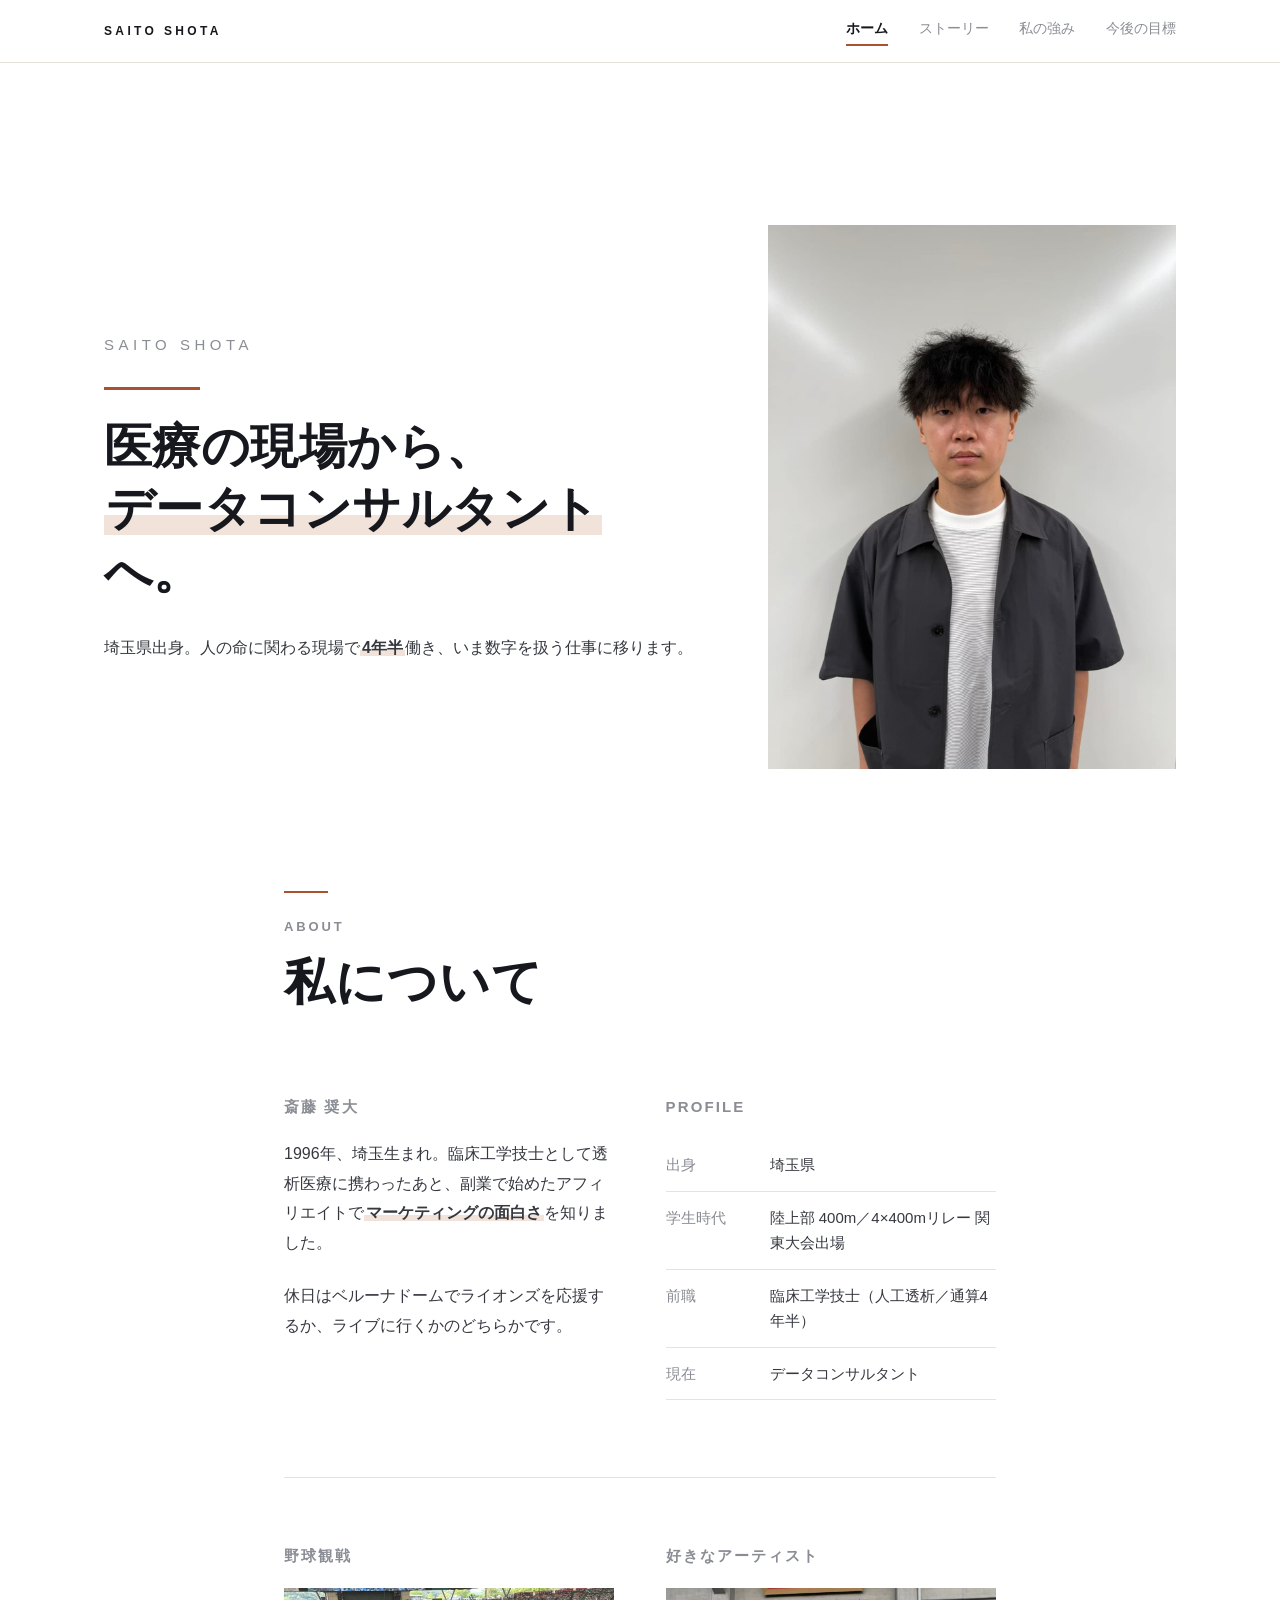
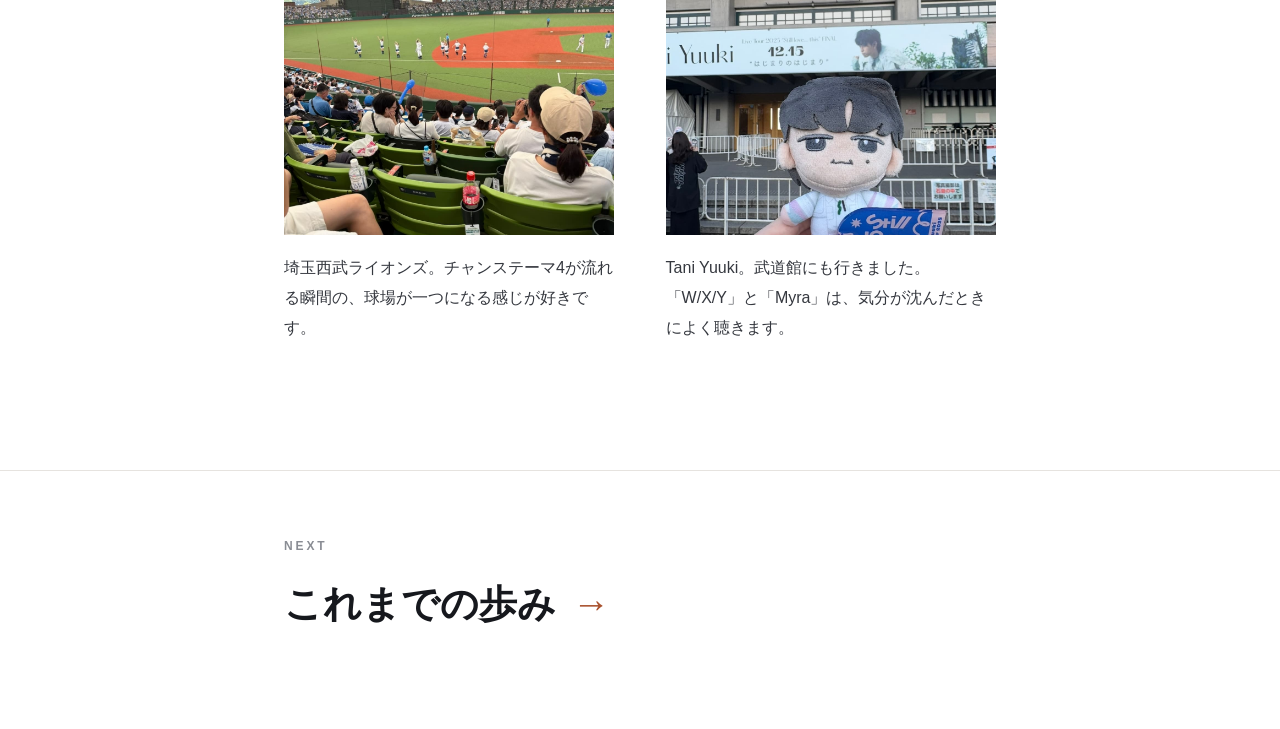
==== index.html @ f9eaf0aa "Add files via upload" ====
<!DOCTYPE html>
<html lang="ja">
<head>
  <meta charset="UTF-8">
  <meta name="viewport" content="width=device-width, initial-scale=1.0">
  <title>斎藤奨大｜自己紹介</title>
  <meta name="description" content="臨床工学技士からデータコンサルタントへ。斎藤奨大の自己紹介サイトです。">
  <link rel="stylesheet" href="css/style.css">
</head>
<body>

<!-- ===== 全ページ共通のメニュー ===== -->
<header class="site-nav">
  <div class="wrap">
    <a class="site-name" href="index.html">SAITO SHOTA</a>
    <nav>
      <a href="index.html" class='is-current'>ホーム</a>
      <a href="story.html">ストーリー</a>
      <a href="strengths.html">私の強み</a>
      <a href="strengths.html#vision">今後の目標</a>
    </nav>
  </div>
</header>


<header class="hero" id="top">
  <div class="wrap">
    <div class="hero-inner">

      <div class="hero-text">
        <p class="hero-name">SAITO SHOTA</p>
        <div class="hero-line"></div>
        <h1><span class="nb">医療の現場から、</span><span class="nb"><span class="mk">データコンサルタント</span>へ。</span></h1>
        <p class="hero-sub"><span class="nb">埼玉県出身。</span><span class="nb">人の命に関わる現場で<span class="mk">4年半</span>働き、</span><span class="nb">いま数字を扱う仕事に移ります。</span></p>
      </div>

      <div class="hero-photo">
        <img src="images/profile.jpg" alt="斎藤奨大" width="1200" height="1600">
      </div>

    </div>
  </div></header>


<main>


<!-- ===== About ===== -->
<section id="about">
  <div class="wrap">

    <h2 class="sec-head fade">
      <span class="en">ABOUT</span>
      <span class="ja">私について</span>
    </h2>

    <div class="about-grid">

      <div class="ab-row">

        <div class="fade">
          <h3>斎藤 奨大</h3>
          <p>1996年、埼玉生まれ。臨床工学技士として透析医療に携わったあと、副業で始めたアフィリエイトで<span class="mk">マーケティングの面白さ</span>を知りました。</p>
          <p>休日はベルーナドームでライオンズを応援するか、ライブに行くかのどちらかです。</p>
        </div>

        <div class="fade">
          <h3>PROFILE</h3>
          <table>
            <tr><th>出身</th><td>埼玉県</td></tr>
            <tr><th>学生時代</th><td>陸上部 400m／4×400mリレー 関東大会出場</td></tr>
            <tr><th>前職</th><td>臨床工学技士（人工透析／通算4年半）</td></tr>
            <tr><th>現在</th><td>データコンサルタント</td></tr>
          </table>
        </div>

      </div>

      <div class="ab-row">

        <div class="fade">
          <h3>野球観戦</h3>
          <img src="images/baseball.jpg" alt="ベルーナドームでの観戦" width="1200" height="1580">
          <p>埼玉西武ライオンズ。チャンステーマ4が流れる瞬間の、球場が一つになる感じが好きです。</p>
        </div>

        <div class="fade">
          <h3>好きなアーティスト</h3>
          <img src="images/live.jpg" alt="日本武道館のライブ会場" width="1200" height="1585">
          <p>Tani Yuuki。武道館にも行きました。「W/X/Y」と「Myra」は、気分が沈んだときによく聴きます。</p>
        </div>

      </div>

    </div>
  </div>
</section>


</main>


<footer>
  <div class="wrap">
    <a class="next" href="story.html">
      <span class="next-label">NEXT</span>
      <span class="next-title">これまでの歩み<span class="next-arrow">→</span></span>
    </a>
  </div>
</footer>

<script src="js/main.js"></script>

</body>
</html>
---- css/style.css ----
/* 斎藤奨大｜自己紹介サイト
   WHITE × BLUE × TRACK

   [1] 色・文字サイズ   [2] リセット      [3] 文字      [4] 幅と余白
   [5] 見出し           [6] Home          [7] About     [8] Story（トラック）
   [9] Storyモーダル    [10] Strengths    [11] Vision   [12] 動き
   [13] スマホ                                                        */


/* ---------- [1] 色・文字サイズ ---------- */

:root {
  /* 色。ここを変えるとサイト全体が変わります */
  --ink:       #16181d;   /* 見出し・沈む面 */
  --body:      #35383f;   /* 本文 */
  --sub:       #8a8d94;   /* 補足 */
  --accent:    #a9522f;   /* 唯一の色。線・数字・マーカー */
  --vision:    #35547d;   /* Visionの色面。「責任感」の円と同じ青 */
  --track:     #c4703f;   /* Storyのトラック面。accentと同系 */
  --tint:      #f2e3da;   /* マーカーの薄い色 */
  --line:      #e6e3df;
  --white:     #ffffff;

  /* 文字サイズ。clamp(最小, 可変, 最大) */
  --t-hero:    clamp(32px, 4.2vw, 48px);
  --t-section: clamp(30px, 4.2vw, 50px);
  --t-lead:    clamp(23px, 2.6vw, 33px);
  --t-body:    clamp(16px, 1.15vw, 18px);
  --t-small:   15px;
  --t-label:   13px;

  --gap-section: clamp(88px, 10vw, 150px);
  --width: 760px;

  --font: -apple-system, BlinkMacSystemFont, "Hiragino Kaku Gothic ProN",
          "Hiragino Sans", "Yu Gothic", YuGothic, Meiryo, sans-serif;
}


/* ---------- [2] リセット ---------- */

* { margin: 0; padding: 0; box-sizing: border-box; }

/* メニューを押したとき、なめらかに移動する */
html { scroll-behavior: smooth; }
img { max-width: 100%; height: auto; display: block; }
body { overflow-x: hidden; }


/* ---------- [3] 文字 ---------- */

body {
  font-family: var(--font);
  font-size: var(--t-body);
  line-height: 1.85;
  font-weight: 400;
  color: var(--body);
  background: var(--white);
  font-feature-settings: "palt";
  -webkit-font-smoothing: antialiased;
}

p { margin-bottom: 1.5em; }
p:last-child { margin-bottom: 0; }

a { color: var(--accent); text-decoration: none; }

/* 重要な言葉だけ。1セクションに1〜2箇所まで */
.mk {
  background: linear-gradient(transparent 62%, var(--tint) 62%);
  font-weight: 600;
  padding: 0 2px;
}

/* 色の面の上での強調。マーカーが使えないので線で示す */
.em {
  font-weight: 600;
  border-bottom: 2px solid var(--track);
  padding-bottom: 2px;
}


/* ---------- [4] 幅と余白 ---------- */

.wrap {
  width: 100%;
  max-width: var(--width);
  margin: 0 auto;
  padding: 0 24px;
}

main > section { padding-bottom: var(--gap-section); }


/* ---------- 全ページ共通のメニュー ---------- */

.site-nav {
  position: sticky;
  top: 0;
  z-index: 100;
  background: var(--white);
  border-bottom: 1px solid var(--line);
}

.site-nav .wrap {
  max-width: 1120px;
  display: flex;
  align-items: center;
  justify-content: space-between;
  gap: 24px;
  height: 62px;
}

.site-name {
  font-size: 12px;
  letter-spacing: 0.28em;
  font-weight: 600;
  color: var(--ink);
}

.site-nav nav { display: flex; gap: clamp(16px, 2.4vw, 34px); }

.site-nav nav a {
  font-size: 14px;
  color: var(--sub);
  transition: color 0.25s;
}

.site-nav nav a:hover { color: var(--ink); }

/* いま開いているページだけ、下に線を引く */
.site-nav nav a.is-current {
  color: var(--ink);
  font-weight: 600;
  border-bottom: 2px solid var(--accent);
  padding-bottom: 3px;
}

/* 2・3ページ目は上に余白をつける */
.page-top { padding-top: clamp(72px, 8vw, 130px); }


/* ---------- [5] 見出し ---------- */
/* 日本語が主役。英語は小さく添えるだけ */

.sec-head { display: block; margin-bottom: clamp(48px, 6vw, 88px); }

/* 共通モチーフの一本線 */
.sec-head::before {
  content: "";
  display: block;
  width: 44px;
  height: 2px;
  background: var(--accent);
  margin-bottom: 22px;
}

.sec-head .en {
  display: block;
  font-size: var(--t-label);
  letter-spacing: 0.22em;
  font-weight: 600;
  color: var(--sub);
  margin-bottom: 10px;
}

.sec-head .ja {
  display: block;
  font-size: var(--t-section);
  font-weight: 600;
  line-height: 1.35;
  letter-spacing: 0.02em;
  color: var(--ink);
}


/* ---------- [6] Home ---------- */

.hero .wrap { max-width: 1120px; }

.hero {
  min-height: 92vh;
  display: flex;
  align-items: center;
  padding: 120px 0 80px;
}

.hero-inner { display: flex; gap: clamp(40px, 6vw, 72px); align-items: center; }
.hero-text { flex: 1.45; min-width: 0; }
.hero-photo { flex: 1; min-width: 0; }

/* 語の途中で改行されないようにする */
.nb { display: inline-block; }

.hero-name {
  font-size: var(--t-small);
  letter-spacing: 0.3em;
  color: var(--sub);
  margin-bottom: 28px;
}

/* Homeの一本線。スクロールで少しだけ伸びる */
.hero-line {
  width: 96px;
  height: 3px;
  background: var(--accent);
  margin-bottom: 26px;
  transition: width 1.4s cubic-bezier(0.2, 0, 0.2, 1);
}

.hero h1 {
  font-size: var(--t-hero);
  font-weight: 600;
  line-height: 1.3;
  letter-spacing: 0.01em;
  color: var(--ink);
  margin-bottom: 30px;
}

.hero-sub { color: var(--body); margin-bottom: 44px; }


/* ---------- [7] About ---------- */
/* 上段：文章｜プロフィール　下段：野球｜アーティスト */

.about-grid { display: grid; gap: clamp(52px, 6vw, 84px); }

/* 「文章＋プロフィール」で1領域、「野球＋アーティスト」で1領域 */
.ab-row {
  display: grid;
  grid-template-columns: 1fr 1fr;
  gap: clamp(36px, 4vw, 56px);
  align-items: start;
}

.ab-row + .ab-row {
  border-top: 1px solid var(--line);
  padding-top: clamp(48px, 5vw, 76px);
}

.about-grid h3 {
  font-size: var(--t-small);
  font-weight: 600;
  letter-spacing: 0.14em;
  color: var(--sub);
  margin-bottom: 18px;
}

.about-grid img {
  width: 100%;
  aspect-ratio: 4 / 3;
  object-fit: cover;
  margin-bottom: 18px;
}

.about-grid table { width: 100%; border-collapse: collapse; font-size: var(--t-small); }

.about-grid th,
.about-grid td {
  padding: 13px 0;
  border-bottom: 1px solid var(--line);
  text-align: left;
  vertical-align: top;
  line-height: 1.7;
}

.about-grid th { width: 104px; font-weight: 400; color: var(--sub); }


/* ---------- [8] Story（トラック） ---------- */
/* ここだけ WHITE × TRACK。青は見出しと小さなUIだけ */

.tl {
  position: relative;
  width: min(96vw, 1160px);
  aspect-ratio: 660 / 340;
  margin: 24px auto 0;   /* auto で左右の余白を均等にする */
}

.tl-oval { display: block; width: 100%; height: 100%; }

.tl-oval .surface { fill: var(--track); }
.tl-oval .infield { fill: var(--white); }
.tl-oval .lane { fill: none; stroke: #f6efe9; stroke-width: 1.4; }

/* 1周したあと、外へ延びていく道 */
.tl-oval .exit {
  fill: none;
  stroke: var(--track);
  stroke-width: 7;
  stroke-linecap: round;
  stroke-dasharray: 2 16;
}

/* STEPのボタン。印と文字をまとめてクリックできる */
.tl-btn {
  position: absolute;
  display: flex;
  align-items: center;
  gap: 8px;
  padding: 9px;
  font-family: inherit;
  background: none;
  border: none;
  cursor: pointer;
  color: var(--sub);
  transition: color 0.2s, scale 0.2s;
}

.tl-btn:hover,
.tl-btn:focus-visible { color: var(--ink); scale: 1.06; }
.tl-btn.is-active { color: var(--ink); }

.tl-dot {
  flex: 0 0 auto;
  width: 12px;
  height: 12px;
  background: var(--white);
  border: 1px solid var(--track);
  transition: background 0.25s;
}

.tl-btn.is-active .tl-dot { background: var(--track); }

.tl-step {
  display: block;
  font-size: 13px;
  letter-spacing: 0.16em;
  font-weight: 600;
}

.tl-btn.is-active .tl-step { color: var(--track); }
.tl-label { display: block; font-size: 16px; line-height: 1.45; white-space: nowrap; }
.tl-btn.is-active .tl-label { font-weight: 600; }

/* 5つの通過点の位置 */
.tl-btn.p1 { left: 54.85%; top: 20.59%; flex-direction: column-reverse; translate: -50% calc(-100% + 16px); }
.tl-btn.p2 { left: 23.94%; top: 20.59%; flex-direction: column-reverse; translate: -50% calc(-100% + 16px); }
.tl-btn.p3 { left: 8.79%;  top: 50%;    flex-direction: row-reverse;    translate: calc(-100% + 16px) -50%; }
.tl-btn.p4 { left: 23.94%; top: 79.41%; flex-direction: column;         translate: -50% -16px; }
.tl-btn.p5 { left: 54.85%; top: 79.41%; flex-direction: column;         translate: -50% -16px; }

.tl-btn.p3 .tl-text { text-align: right; }

/* レーンの上を走る人物 */
.oval-runner {
  offset-path: path("M362 70 L158 70 A100 100 0 0 0 158 270 L362 270 A100 100 0 0 0 362 70");
  offset-rotate: 0deg;
  offset-distance: 0%;
  transition: offset-distance 1.2s cubic-bezier(0.45, 0, 0.2, 1);
}

.oval-runner-body { animation: bob 0.42s ease-in-out infinite alternate; }

.tl[data-step="01"] .oval-runner { offset-distance: 0%; }
.tl[data-step="02"] .oval-runner { offset-distance: 19.7%; }
.tl[data-step="03"] .oval-runner { offset-distance: 34.8%; }
.tl[data-step="04"] .oval-runner { offset-distance: 50%; }
.tl[data-step="05"] .oval-runner { offset-distance: 69.7%; }

/* イラストは左向き。下の直線と右カーブは右へ進むので、そこだけ反転させる */
.tl[data-step="03"] .oval-runner-body,
.tl[data-step="04"] .oval-runner-body,
.tl[data-step="05"] .oval-runner-body { scale: -1 1; }

@keyframes bob {
  from { transform: translateY(0); }
  to   { transform: translateY(-3px); }
}

@supports not (offset-path: path("M0 0 L1 1")) {
  .oval-runner { transform: translate(362px, 70px); }
}


/* ---------- [9] Storyモーダル ---------- */
/* ここがモーダルの見た目です */

.modal {
  position: fixed;
  inset: 0;
  z-index: 200;
  display: flex;
  align-items: center;
  justify-content: center;
  padding: 24px;
}

.modal[hidden] { display: none; }

.modal-overlay {
  position: absolute;
  inset: 0;
  background: rgba(16, 18, 22, 0.66);
  opacity: 0;
  transition: opacity 0.3s ease;
}

.modal-box {
  position: relative;
  width: 78%;
  max-width: 900px;
  max-height: 88vh;
  overflow-y: auto;
  background: var(--white);
  border-radius: 3px;
  padding: clamp(36px, 4vw, 56px);
  opacity: 0;
  scale: 0.97;
  transition: opacity 0.3s ease, scale 0.3s ease;
}

.modal.is-open .modal-overlay { opacity: 1; }
.modal.is-open .modal-box { opacity: 1; scale: 1; }

.modal-close {
  position: absolute;
  top: 14px;
  right: 14px;
  width: 40px;
  height: 40px;
  font-family: inherit;
  font-size: 22px;
  line-height: 1;
  color: var(--sub);
  background: none;
  border: none;
  cursor: pointer;
  transition: color 0.2s;
}

.modal-close:hover { color: var(--track); }

.ep[hidden] { display: none; }

/* 左：文章　右：写真 */
.ep {
  display: grid;
  grid-template-columns: 1fr 0.85fr;
  gap: clamp(28px, 3.4vw, 48px);
  align-items: start;
}

.ep.no-photo { grid-template-columns: 1fr; max-width: 620px; }

.ep h2 {
  font-size: var(--t-lead);
  font-weight: 600;
  line-height: 1.4;
  color: var(--ink);
  margin-bottom: 20px;
}

.ep-body { margin-bottom: 26px; }

/* 印象的な一言、または数字 */
.ep-point {
  font-size: clamp(19px, 2vw, 26px);
  font-weight: 600;
  line-height: 1.5;
  color: var(--track);
  padding-left: 16px;
  border-left: 3px solid var(--track);
  margin-bottom: 26px;
}

.ep-point .unit { font-size: 0.55em; font-weight: 500; }
.ep-point small { display: block; font-size: 14px; font-weight: 400; color: var(--sub); margin-top: 6px; }

/* STRENGTH タグ */
.tag {
  display: inline-block;
  font-size: 12px;
  letter-spacing: 0.16em;
  font-weight: 600;
  color: var(--white);
  background: var(--ink);
  padding: 6px 14px;
  border-radius: 2px;
}

.ep-photo img { width: 100%; aspect-ratio: 4 / 5; object-fit: cover; border-radius: 2px; }


/* ---------- [10] Strengths ---------- */
/* 写真がないぶん、色を塗った円で3つを見せる */

.st-grid {
  position: relative;
  left: 50%;
  translate: -50%;
  width: min(94vw, 940px);
  display: grid;
  grid-template-columns: repeat(3, 1fr);
  gap: clamp(28px, 3.6vw, 56px);
}

.st { text-align: center; }

/* 円と一言は中央、説明文は左揃えにして読みやすくする */
.st-body { text-align: left; }

/* 塗りつぶした円。このセクションの主役 */
.st-circle {
  width: min(100%, 200px);
  aspect-ratio: 1;
  border-radius: 50%;
  color: var(--white);
  display: flex;
  align-items: center;
  justify-content: center;
  margin: 0 auto clamp(26px, 3vw, 36px);
  font-size: clamp(21px, 2.2vw, 28px);
  font-weight: 600;
  letter-spacing: 0.08em;
}

/* 3つとも違う色。明るさをそろえて「1セット」に見せる */
.st-circle.c1 { background: #b85e36; }   /* テラコッタ。トラックと同系 */
.st-circle.c2 { background: #3d6b58; }   /* 深い緑 */
.st-circle.c3 { background: #35547d; }   /* 深い青 */

.st-quote {
  font-size: clamp(17px, 1.6vw, 21px);
  font-weight: 600;
  line-height: 1.75;
  color: var(--ink);
  margin-bottom: 18px;
}

.st-body {
  font-size: var(--t-small);
  line-height: 2.05;
  margin-bottom: 22px;
}

.roots {
  font-size: 12px;
  letter-spacing: 0.14em;
  font-weight: 600;
  color: var(--sub);
}


/* ---------- [11] Vision ---------- */
/* 画面いっぱいの青で締める。サイトで色を敷くのはここだけ */

.vision {
  background: var(--vision);
  color: var(--white);
  padding: clamp(96px, 11vw, 165px) 0;
}

main > section.vision { padding-bottom: clamp(96px, 11vw, 165px); }

.vision .sec-head::before { background: var(--track); }
.vision .sec-head .en { color: rgba(255, 255, 255, 0.6); }
.vision .sec-head .ja { color: var(--white); }

.vision-statement {
  font-size: clamp(28px, 4vw, 50px);
  font-weight: 600;
  line-height: 1.5;
  letter-spacing: 0.01em;
  color: var(--white);
  margin-bottom: clamp(44px, 5vw, 68px);
}

/* 文の下に引く一本線。トラックと同じ色 */
.vision-statement::after {
  content: "";
  display: block;
  width: 72px;
  height: 3px;
  background: var(--track);
  margin-top: clamp(28px, 3vw, 40px);
}

.vision-body { max-width: 620px; color: rgba(255, 255, 255, 0.88); }
.vision-body p { margin-bottom: 1.7em; }


/* ---------- フッター（次のページへの導線） ---------- */

footer {
  border-top: 1px solid var(--line);
  padding: clamp(44px, 5vw, 68px) 0 clamp(60px, 7vw, 92px);
}

.next { display: block; }

.next-label {
  display: block;
  font-size: 12px;
  letter-spacing: 0.24em;
  font-weight: 600;
  color: var(--sub);
  margin-bottom: 12px;
}

.next-title {
  display: flex;
  align-items: center;
  gap: 16px;
  font-size: clamp(24px, 3vw, 38px);
  font-weight: 600;
  color: var(--ink);
  transition: gap 0.3s;
}

.next:hover .next-title { gap: 28px; }
.next-arrow { color: var(--accent); }

/* 最後のページだけ、締めくくりの文を出す */
.closing p { color: var(--body); }

.foot-name {
  margin-top: 26px;
  font-size: 13px;
  letter-spacing: 0.34em;
  color: var(--sub);
}


/* ---------- [12] 動き ---------- */
/* フェードアップ1種類だけ。Strengthsのみ時間差 */

.fade {
  opacity: 0;
  translate: 0 30px;
  transition: opacity 1s ease, translate 1s ease;
}

.fade.is-in { opacity: 1; translate: 0 0; }

.st-grid > *:nth-child(2) { transition-delay: 0.12s; }
.st-grid > *:nth-child(3) { transition-delay: 0.24s; }

@media (prefers-reduced-motion: reduce) {
  html { scroll-behavior: auto; }
  .fade { opacity: 1; translate: 0 0; transition: none; }
  .hero-line { transition: none; }
  .oval-runner { transition: none; }
  .oval-runner-body { animation: none; }
  .modal-overlay, .modal-box { transition: none; }
}


/* ---------- [13] スマホ ---------- */

@media (max-width: 820px) {

  :root { --gap-section: 88px; }

  .wrap { padding: 0 22px; }

  .site-nav .wrap { height: 54px; }
  .site-nav nav { gap: 14px; }
  .site-nav nav a { font-size: 13px; }
  .site-name { font-size: 11px; letter-spacing: 0.18em; }
  .page-top { padding-top: 56px; }
  .hero { min-height: auto; padding: 56px 0 64px; }
  .hero-inner { flex-direction: column-reverse; align-items: stretch; gap: 34px; }
  .hero-photo { max-width: 280px; }
  .about-grid { gap: 44px; }
  .ab-row { grid-template-columns: 1fr; gap: 40px; }
  .ab-row + .ab-row { padding-top: 44px; }

  .tl { width: 100vw; }
  .tl-step { display: none; }
  .tl-label { font-size: 13px; }
  .tl-dot { width: 9px; height: 9px; }
  .tl-btn { gap: 6px; padding: 7px; }
  .oval-runner-body { width: 34px; height: 56px; x: -17; y: -54; }

  .modal { padding: 12px; }
  .modal-box { width: 94%; max-height: 90vh; padding: 44px 20px 28px; }
  .modal-close { top: 6px; right: 6px; }

  .ep, .ep.no-photo { grid-template-columns: 1fr; gap: 24px; }
  .ep-photo { order: -1; }
  .ep-photo img { aspect-ratio: 3 / 2; }

  .st-grid { width: 100%; left: 0; translate: 0; grid-template-columns: 1fr; gap: 48px; }
  .st-circle { width: 170px; }
  .st-grid > * { transition-delay: 0s; }

  .vision-body { max-width: none; }
  .vision-statement::after { width: 56px; }
  .vision-statement::after { width: 56px; }
}
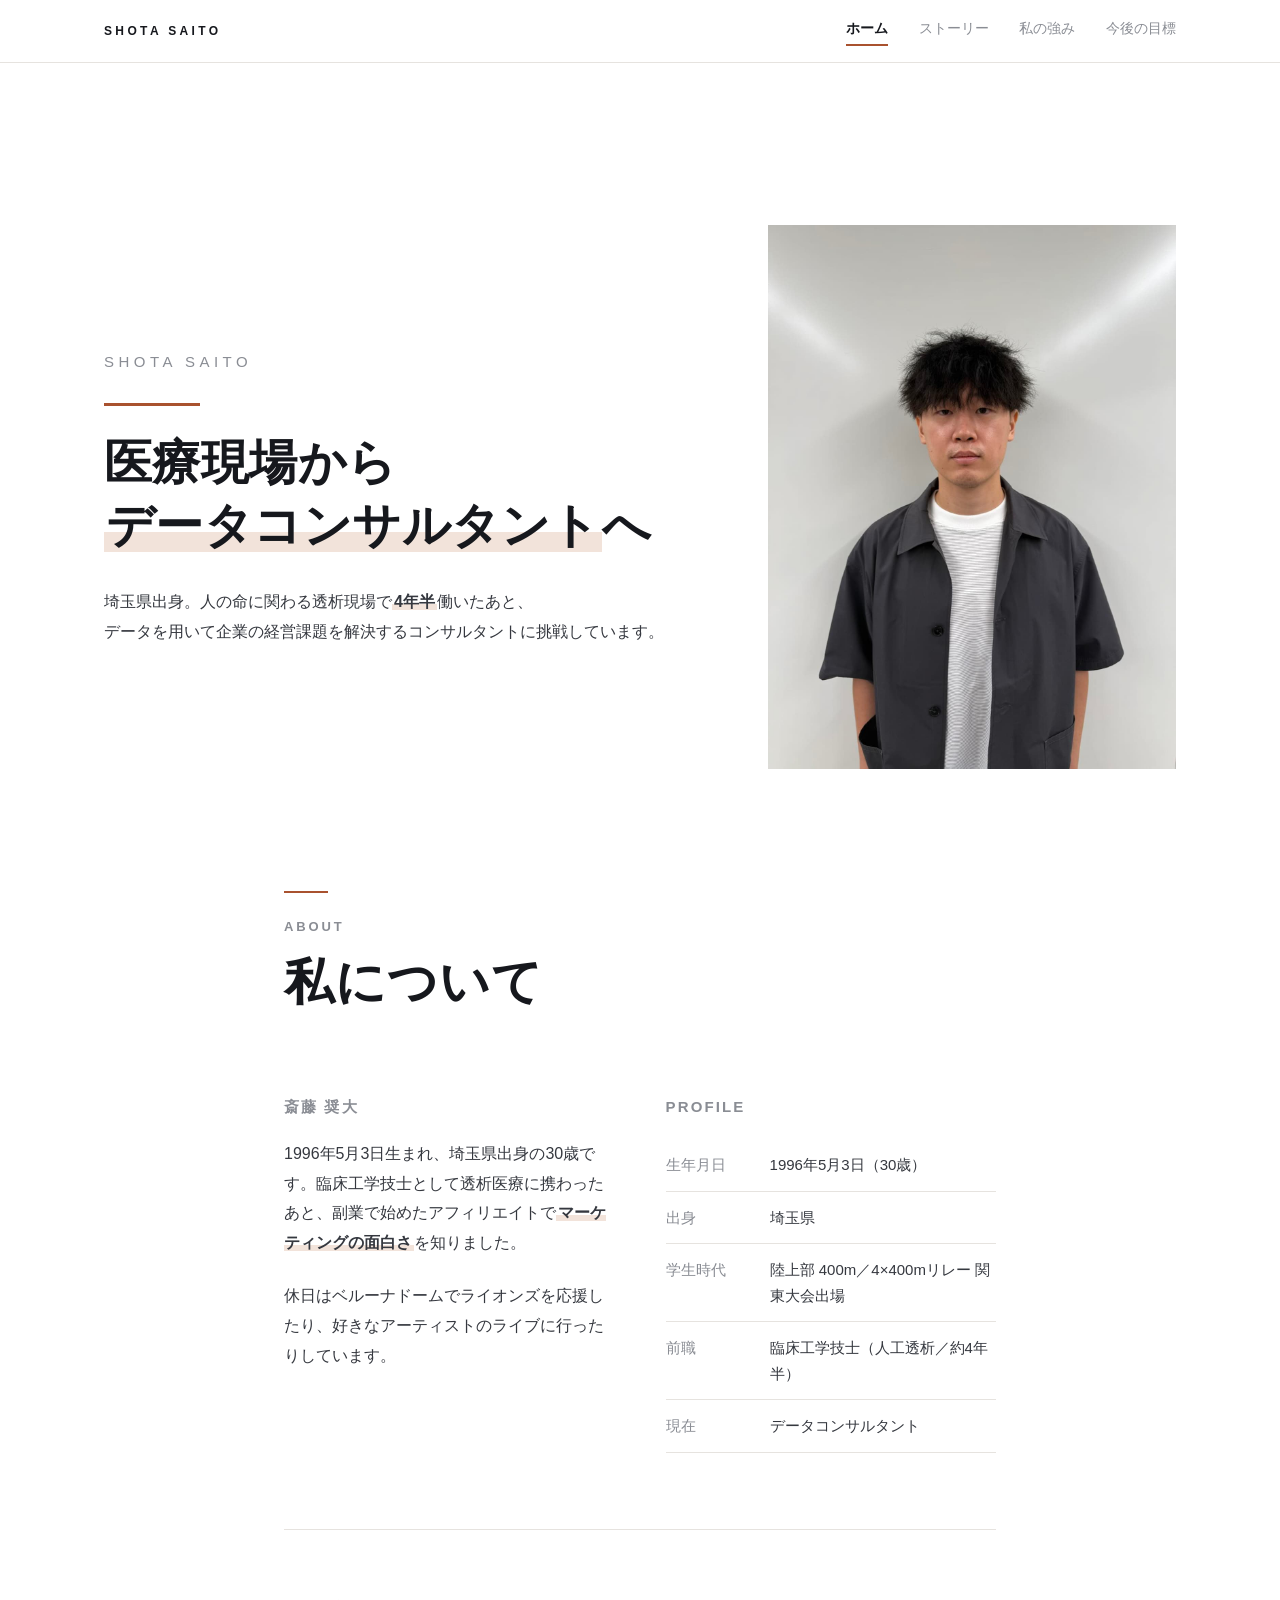
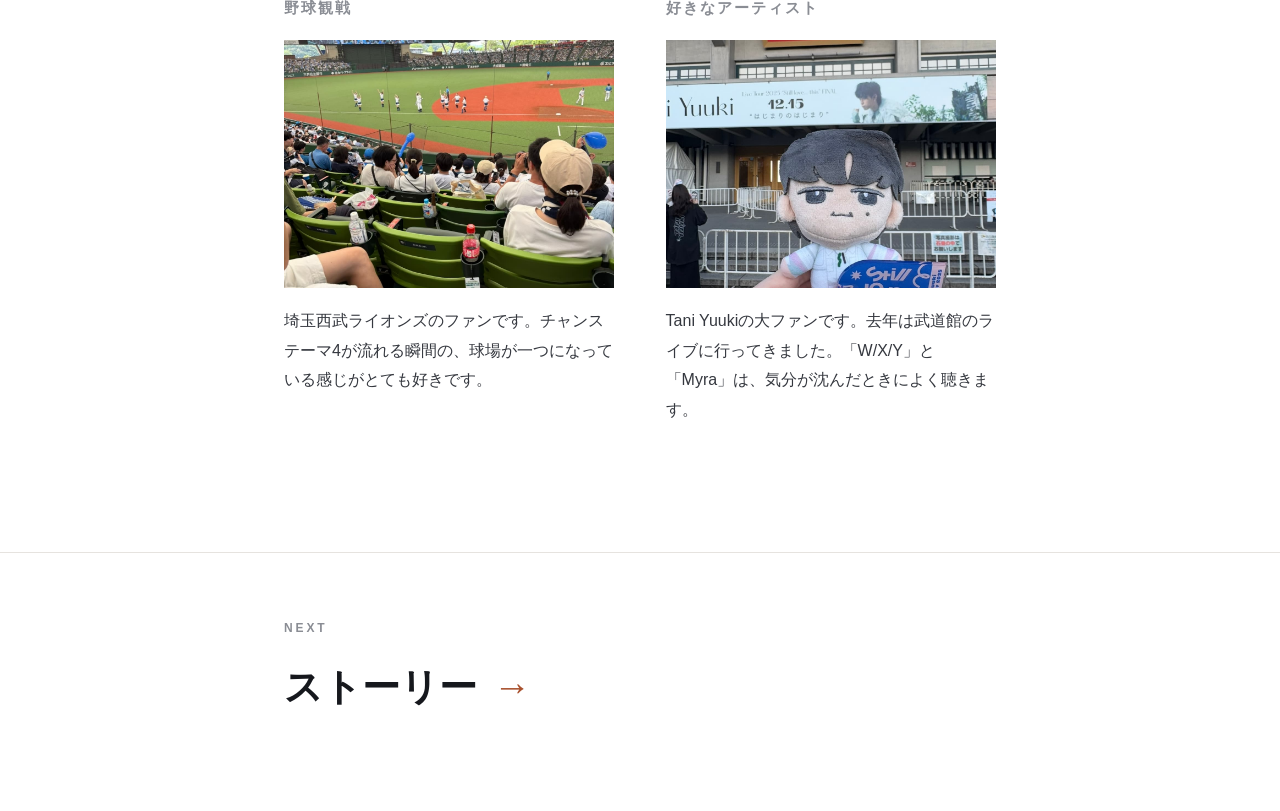
==== commit 08295613: "Add files via upload" ====
--- a/index.html
+++ b/index.html
@@ -4,17 +4,18 @@
   <meta charset="UTF-8">
   <meta name="viewport" content="width=device-width, initial-scale=1.0">
   <title>斎藤奨大｜自己紹介</title>
-  <meta name="description" content="臨床工学技士からデータコンサルタントへ。斎藤奨大の自己紹介サイトです。">
+  <meta name="description" content="医療現場からデータコンサルタントへ。斎藤奨大の自己紹介サイトです。">
   <link rel="stylesheet" href="css/style.css">
 </head>
 <body>
 
+
 <!-- ===== 全ページ共通のメニュー ===== -->
 <header class="site-nav">
   <div class="wrap">
-    <a class="site-name" href="index.html">SAITO SHOTA</a>
+    <a class="site-name" href="index.html">SHOTA SAITO</a>
     <nav>
-      <a href="index.html" class='is-current'>ホーム</a>
+      <a href="index.html" class="is-current">ホーム</a>
       <a href="story.html">ストーリー</a>
       <a href="strengths.html">私の強み</a>
       <a href="strengths.html#vision">今後の目標</a>
@@ -23,15 +24,18 @@
 </header>
 
 
+<!-- ===== ホーム ===== -->
 <header class="hero" id="top">
   <div class="wrap">
     <div class="hero-inner">
 
       <div class="hero-text">
-        <p class="hero-name">SAITO SHOTA</p>
+        <p class="hero-name">SHOTA SAITO</p>
         <div class="hero-line"></div>
-        <h1><span class="nb">医療の現場から、</span><span class="nb"><span class="mk">データコンサルタント</span>へ。</span></h1>
-        <p class="hero-sub"><span class="nb">埼玉県出身。</span><span class="nb">人の命に関わる現場で<span class="mk">4年半</span>働き、</span><span class="nb">いま数字を扱う仕事に移ります。</span></p>
+
+        <h1><span class="nb">医療現場から</span><span class="nb"><span class="mk">データコンサルタント</span>へ</span></h1>
+
+        <p><span class="nb">埼玉県出身。</span><span class="nb">人の命に関わる透析現場で<span class="mk">4年半</span>働いたあと、</span><span class="nb">データを用いて企業の経営課題を解決するコンサルタントに挑戦しています。</span></p>
       </div>
 
       <div class="hero-photo">
@@ -39,13 +43,14 @@
       </div>
 
     </div>
-  </div></header>
+  </div>
+</header>
 
 
 <main>
 
 
-<!-- ===== About ===== -->
+<!-- ===== 私について ===== -->
 <section id="about">
   <div class="wrap">
 
@@ -60,16 +65,17 @@
 
         <div class="fade">
           <h3>斎藤 奨大</h3>
-          <p>1996年、埼玉生まれ。臨床工学技士として透析医療に携わったあと、副業で始めたアフィリエイトで<span class="mk">マーケティングの面白さ</span>を知りました。</p>
-          <p>休日はベルーナドームでライオンズを応援するか、ライブに行くかのどちらかです。</p>
+          <p>1996年5月3日生まれ、埼玉県出身の30歳です。臨床工学技士として透析医療に携わったあと、副業で始めたアフィリエイトで<span class="mk">マーケティングの面白さ</span>を知りました。</p>
+          <p>休日はベルーナドームでライオンズを応援したり、好きなアーティストのライブに行ったりしています。</p>
         </div>
 
         <div class="fade">
           <h3>PROFILE</h3>
           <table>
+            <tr><th>生年月日</th><td>1996年5月3日（30歳）</td></tr>
             <tr><th>出身</th><td>埼玉県</td></tr>
             <tr><th>学生時代</th><td>陸上部 400m／4×400mリレー 関東大会出場</td></tr>
-            <tr><th>前職</th><td>臨床工学技士（人工透析／通算4年半）</td></tr>
+            <tr><th>前職</th><td>臨床工学技士（人工透析／約4年半）</td></tr>
             <tr><th>現在</th><td>データコンサルタント</td></tr>
           </table>
         </div>
@@ -81,13 +87,13 @@
         <div class="fade">
           <h3>野球観戦</h3>
           <img src="images/baseball.jpg" alt="ベルーナドームでの観戦" width="1200" height="1580">
-          <p>埼玉西武ライオンズ。チャンステーマ4が流れる瞬間の、球場が一つになる感じが好きです。</p>
+          <p>埼玉西武ライオンズのファンです。チャンステーマ4が流れる瞬間の、球場が一つになっている感じがとても好きです。</p>
         </div>
 
         <div class="fade">
           <h3>好きなアーティスト</h3>
           <img src="images/live.jpg" alt="日本武道館のライブ会場" width="1200" height="1585">
-          <p>Tani Yuuki。武道館にも行きました。「W/X/Y」と「Myra」は、気分が沈んだときによく聴きます。</p>
+          <p>Tani Yuukiの大ファンです。去年は武道館のライブに行ってきました。「W/X/Y」と「Myra」は、気分が沈んだときによく聴きます。</p>
         </div>
 
       </div>
@@ -104,10 +110,11 @@
   <div class="wrap">
     <a class="next" href="story.html">
       <span class="next-label">NEXT</span>
-      <span class="next-title">これまでの歩み<span class="next-arrow">→</span></span>
+      <span class="next-title">ストーリー<span class="next-arrow">→</span></span>
     </a>
   </div>
 </footer>
+
 
 <script src="js/main.js"></script>
 
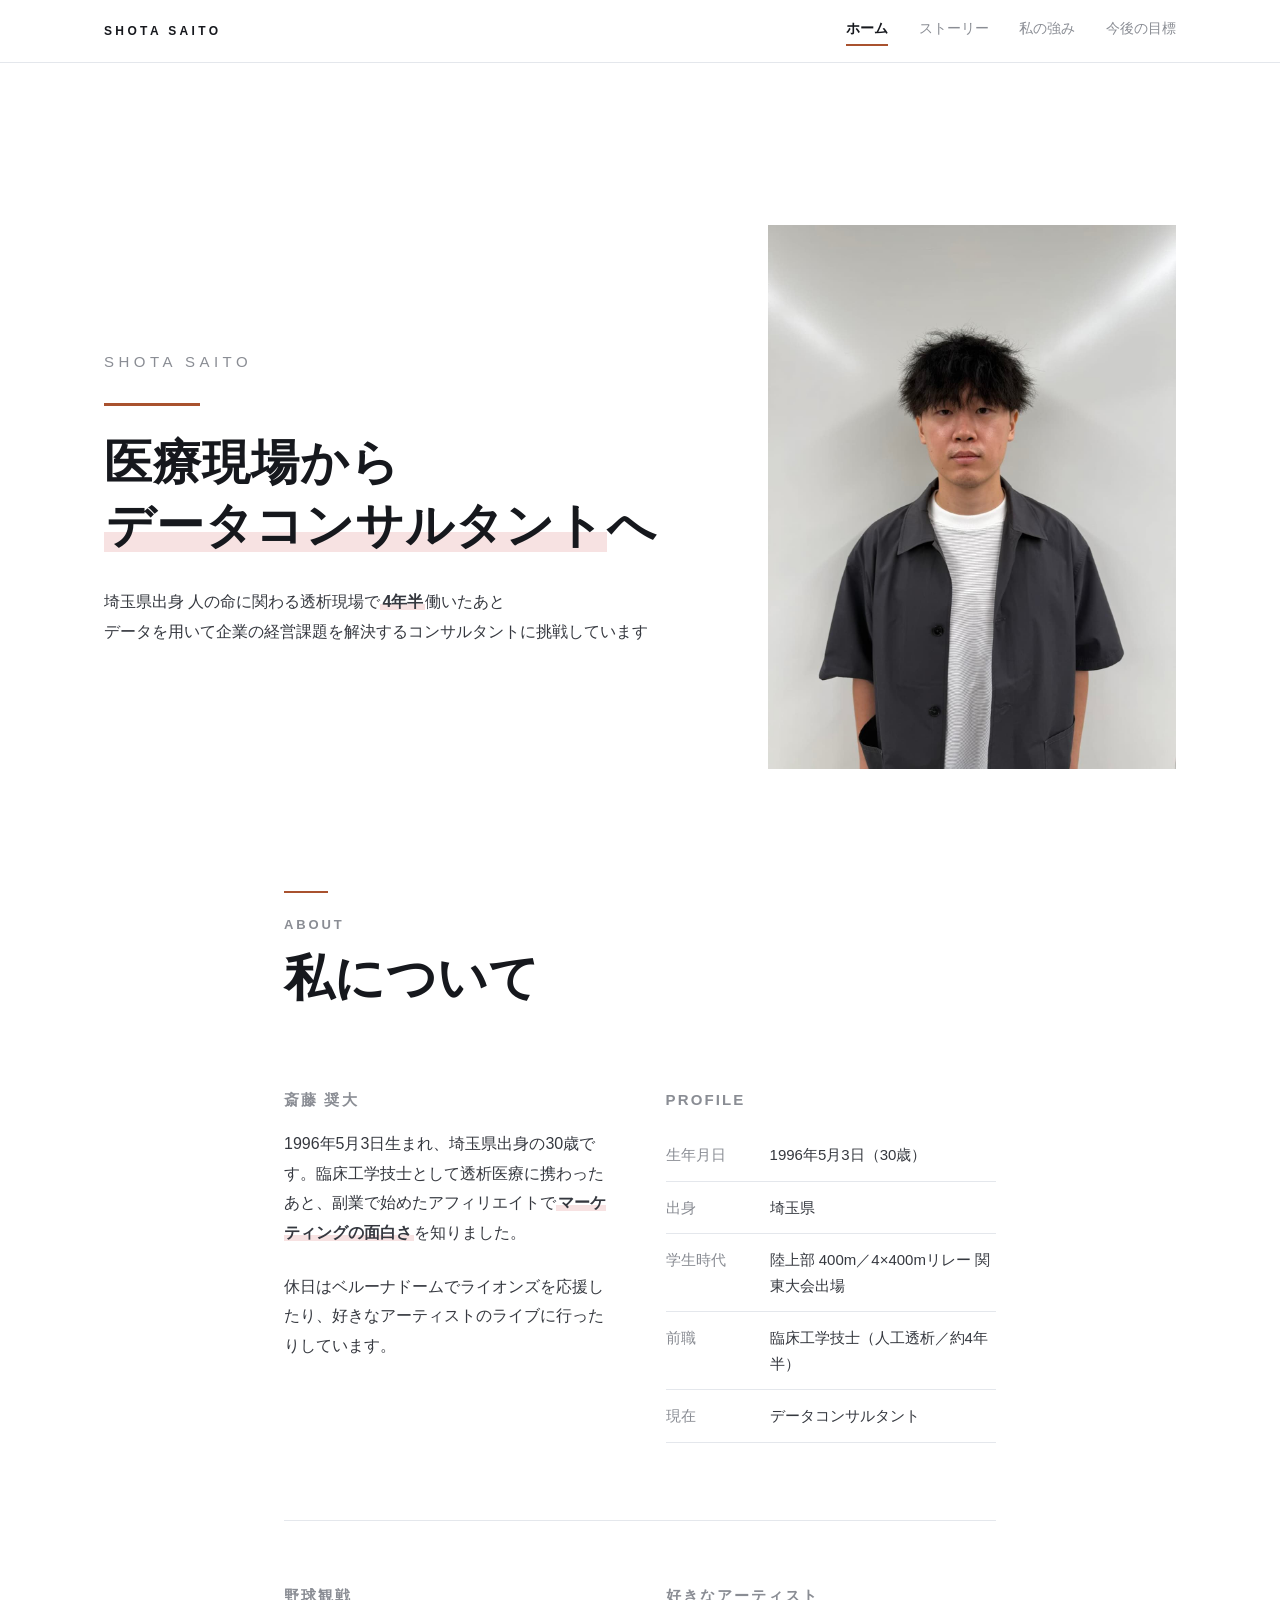
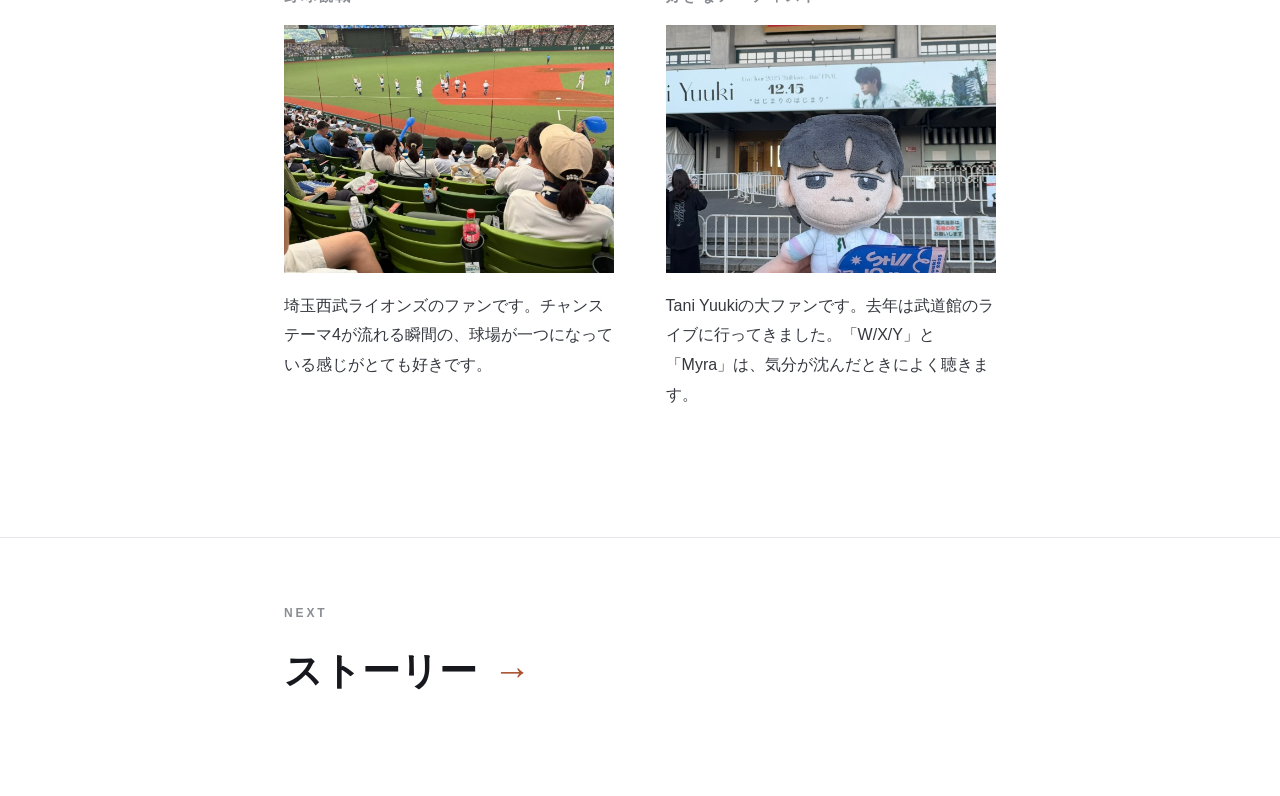
==== commit 1c566b74: "Add files via upload" ====
--- a/index.html
+++ b/index.html
@@ -35,7 +35,7 @@
 
         <h1><span class="nb">医療現場から</span><span class="nb"><span class="mk">データコンサルタント</span>へ</span></h1>
 
-        <p><span class="nb">埼玉県出身。</span><span class="nb">人の命に関わる透析現場で<span class="mk">4年半</span>働いたあと、</span><span class="nb">データを用いて企業の経営課題を解決するコンサルタントに挑戦しています。</span></p>
+        <p><span class="nb">埼玉県出身</span> <span class="nb">人の命に関わる透析現場で<span class="mk">4年半</span>働いたあと</span> <span class="nb">データを用いて企業の経営課題を解決するコンサルタントに挑戦しています</span></p>
       </div>
 
       <div class="hero-photo">
--- a/css/style.css
+++ b/css/style.css
@@ -1,27 +1,39 @@
-/* 斎藤奨大｜自己紹介サイト
-   WHITE × BLUE × TRACK
-
-   [1] 色・文字サイズ   [2] リセット      [3] 文字      [4] 幅と余白
-   [5] 見出し           [6] Home          [7] About     [8] Story（トラック）
-   [9] Storyモーダル    [10] Strengths    [11] Vision   [12] 動き
-   [13] スマホ                                                        */
-
-
-/* ---------- [1] 色・文字サイズ ---------- */
+/* ============================================================
+   斎藤奨大｜自己紹介サイト
+
+   [1]  決めたこと（色・文字サイズ）
+   [2]  リセット
+   [3]  文字と強調
+   [4]  幅と余白
+   [5]  共通メニュー
+   [6]  セクション見出し
+   [7]  ホーム
+   [8]  私について
+   [9]  400mトラック
+   [10] トラックの詳細モーダル
+   [11] 私の強み
+   [12] 今後の目標
+   [13] フッター
+   [14] 動き
+   [15] スマホ対応
+   ============================================================ */
+
+
+/* ---------- [1] 決めたこと ---------- */
+/* 色と文字サイズはすべてここ。1行変えれば全ページに反映される */
 
 :root {
-  /* 色。ここを変えるとサイト全体が変わります */
-  --ink:       #16181d;   /* 見出し・沈む面 */
-  --body:      #35383f;   /* 本文 */
-  --sub:       #8a8d94;   /* 補足 */
-  --accent:    #a9522f;   /* 唯一の色。線・数字・マーカー */
-  --vision:    #35547d;   /* Visionの色面。「責任感」の円と同じ青 */
-  --track:     #c4703f;   /* Storyのトラック面。accentと同系 */
-  --tint:      #f2e3da;   /* マーカーの薄い色 */
-  --line:      #e6e3df;
-  --white:     #ffffff;
-
-  /* 文字サイズ。clamp(最小, 可変, 最大) */
+  --ink:    #16181d;   /* 見出し */
+  --body:   #35383f;   /* 本文 */
+  --sub:    #8a8d94;   /* 補足 */
+  --accent: #a9522f;   /* 線・強調 */
+  --tint:   #f7e2e2;   /* マーカーのピンク */
+  --track:  #c4703f;   /* トラックの色 */
+  --vision: #35547d;   /* 今後の目標の背景 */
+  --line:   #e4e7ec;
+  --white:  #ffffff;
+
+  /* clamp(最小, 画面幅に応じた値, 最大) */
   --t-hero:    clamp(32px, 4.2vw, 48px);
   --t-section: clamp(30px, 4.2vw, 50px);
   --t-lead:    clamp(23px, 2.6vw, 33px);
@@ -40,32 +52,35 @@
 /* ---------- [2] リセット ---------- */
 
 * { margin: 0; padding: 0; box-sizing: border-box; }
-
-/* メニューを押したとき、なめらかに移動する */
-html { scroll-behavior: smooth; }
 img { max-width: 100%; height: auto; display: block; }
 body { overflow-x: hidden; }
-
-
-/* ---------- [3] 文字 ---------- */
+html { scroll-behavior: smooth; }
+
+
+/* ---------- [3] 文字と強調 ---------- */
 
 body {
   font-family: var(--font);
   font-size: var(--t-body);
   line-height: 1.85;
-  font-weight: 400;
   color: var(--body);
   background: var(--white);
   font-feature-settings: "palt";
   -webkit-font-smoothing: antialiased;
 }
 
+h1, h2, h3 {
+  line-height: 1.5;
+  letter-spacing: 0.02em;
+  font-size: inherit;
+  font-weight: inherit;
+}
+
 p { margin-bottom: 1.5em; }
 p:last-child { margin-bottom: 0; }
-
 a { color: var(--accent); text-decoration: none; }
 
-/* 重要な言葉だけ。1セクションに1〜2箇所まで */
+/* ピンクのマーカー。1セクションに1〜2箇所まで */
 .mk {
   background: linear-gradient(transparent 62%, var(--tint) 62%);
   font-weight: 600;
@@ -78,6 +93,9 @@
   border-bottom: 2px solid var(--track);
   padding-bottom: 2px;
 }
+
+/* 語の途中で改行させない */
+.nb { display: inline-block; }
 
 
 /* ---------- [4] 幅と余白 ---------- */
@@ -91,8 +109,11 @@
 
 main > section { padding-bottom: var(--gap-section); }
 
-
-/* ---------- 全ページ共通のメニュー ---------- */
+/* 2ページ目以降の、メニュー直下の余白 */
+.page-top { padding-top: clamp(72px, 8vw, 130px); }
+
+
+/* ---------- [5] 共通メニュー ---------- */
 
 .site-nav {
   position: sticky;
@@ -104,11 +125,11 @@
 
 .site-nav .wrap {
   max-width: 1120px;
+  height: 62px;
   display: flex;
   align-items: center;
   justify-content: space-between;
   gap: 24px;
-  height: 62px;
 }
 
 .site-name {
@@ -128,7 +149,7 @@
 
 .site-nav nav a:hover { color: var(--ink); }
 
-/* いま開いているページだけ、下に線を引く */
+/* いま開いているページだけ下線を引く */
 .site-nav nav a.is-current {
   color: var(--ink);
   font-weight: 600;
@@ -136,16 +157,12 @@
   padding-bottom: 3px;
 }
 
-/* 2・3ページ目は上に余白をつける */
-.page-top { padding-top: clamp(72px, 8vw, 130px); }
-
-
-/* ---------- [5] 見出し ---------- */
+
+/* ---------- [6] セクション見出し ---------- */
 /* 日本語が主役。英語は小さく添えるだけ */
 
 .sec-head { display: block; margin-bottom: clamp(48px, 6vw, 88px); }
 
-/* 共通モチーフの一本線 */
 .sec-head::before {
   content: "";
   display: block;
@@ -169,12 +186,11 @@
   font-size: var(--t-section);
   font-weight: 600;
   line-height: 1.35;
-  letter-spacing: 0.02em;
   color: var(--ink);
 }
 
 
-/* ---------- [6] Home ---------- */
+/* ---------- [7] ホーム ---------- */
 
 .hero .wrap { max-width: 1120px; }
 
@@ -189,9 +205,6 @@
 .hero-text { flex: 1.45; min-width: 0; }
 .hero-photo { flex: 1; min-width: 0; }
 
-/* 語の途中で改行されないようにする */
-.nb { display: inline-block; }
-
 .hero-name {
   font-size: var(--t-small);
   letter-spacing: 0.3em;
@@ -199,29 +212,23 @@
   margin-bottom: 28px;
 }
 
-/* Homeの一本線。スクロールで少しだけ伸びる */
 .hero-line {
   width: 96px;
   height: 3px;
   background: var(--accent);
   margin-bottom: 26px;
-  transition: width 1.4s cubic-bezier(0.2, 0, 0.2, 1);
 }
 
 .hero h1 {
   font-size: var(--t-hero);
   font-weight: 600;
   line-height: 1.3;
-  letter-spacing: 0.01em;
   color: var(--ink);
   margin-bottom: 30px;
 }
 
-.hero-sub { color: var(--body); margin-bottom: 44px; }
-
-
-/* ---------- [7] About ---------- */
-/* 上段：文章｜プロフィール　下段：野球｜アーティスト */
+
+/* ---------- [8] 私について ---------- */
 
 .about-grid { display: grid; gap: clamp(52px, 6vw, 84px); }
 
@@ -246,6 +253,7 @@
   margin-bottom: 18px;
 }
 
+/* 写真は縦横比をそろえて切り抜く */
 .about-grid img {
   width: 100%;
   aspect-ratio: 4 / 3;
@@ -267,18 +275,16 @@
 .about-grid th { width: 104px; font-weight: 400; color: var(--sub); }
 
 
-/* ---------- [8] Story（トラック） ---------- */
-/* ここだけ WHITE × TRACK。青は見出しと小さなUIだけ */
+/* ---------- [9] 400mトラック ---------- */
 
 .tl {
   position: relative;
   width: min(96vw, 1160px);
   aspect-ratio: 660 / 340;
-  margin: 24px auto 0;   /* auto で左右の余白を均等にする */
+  margin: 24px auto 0;
 }
 
 .tl-oval { display: block; width: 100%; height: 100%; }
-
 .tl-oval .surface { fill: var(--track); }
 .tl-oval .infield { fill: var(--white); }
 .tl-oval .lane { fill: none; stroke: #f6efe9; stroke-width: 1.4; }
@@ -308,7 +314,13 @@
 }
 
 .tl-btn:hover,
-.tl-btn:focus-visible { color: var(--ink); scale: 1.06; }
+.tl-btn:focus-visible { color: var(--ink); scale: 1.1; }
+.tl-btn:hover .tl-label,
+.tl-btn:focus-visible .tl-label { font-weight: 700; }
+.tl-btn:hover .tl-step,
+.tl-btn:focus-visible .tl-step { color: var(--track); }
+.tl-btn:hover .tl-dot,
+.tl-btn:focus-visible .tl-dot { background: var(--track); border-color: var(--track); }
 .tl-btn.is-active { color: var(--ink); }
 
 .tl-dot {
@@ -332,17 +344,16 @@
 .tl-btn.is-active .tl-step { color: var(--track); }
 .tl-label { display: block; font-size: 16px; line-height: 1.45; white-space: nowrap; }
 .tl-btn.is-active .tl-label { font-weight: 600; }
-
-/* 5つの通過点の位置 */
+.tl-btn.p3 .tl-text { text-align: right; }
+
+/* 5つの通過点の位置。数値を変えると場所が動く */
 .tl-btn.p1 { left: 54.85%; top: 20.59%; flex-direction: column-reverse; translate: -50% calc(-100% + 16px); }
 .tl-btn.p2 { left: 23.94%; top: 20.59%; flex-direction: column-reverse; translate: -50% calc(-100% + 16px); }
 .tl-btn.p3 { left: 8.79%;  top: 50%;    flex-direction: row-reverse;    translate: calc(-100% + 16px) -50%; }
 .tl-btn.p4 { left: 23.94%; top: 79.41%; flex-direction: column;         translate: -50% -16px; }
 .tl-btn.p5 { left: 54.85%; top: 79.41%; flex-direction: column;         translate: -50% -16px; }
 
-.tl-btn.p3 .tl-text { text-align: right; }
-
-/* レーンの上を走る人物 */
+/* レーンとまったく同じ曲線を辿って走る */
 .oval-runner {
   offset-path: path("M362 70 L158 70 A100 100 0 0 0 158 270 L362 270 A100 100 0 0 0 362 70");
   offset-rotate: 0deg;
@@ -352,29 +363,28 @@
 
 .oval-runner-body { animation: bob 0.42s ease-in-out infinite alternate; }
 
+@keyframes bob {
+  from { transform: translateY(0); }
+  to   { transform: translateY(-3px); }
+}
+
 .tl[data-step="01"] .oval-runner { offset-distance: 0%; }
 .tl[data-step="02"] .oval-runner { offset-distance: 19.7%; }
 .tl[data-step="03"] .oval-runner { offset-distance: 34.8%; }
 .tl[data-step="04"] .oval-runner { offset-distance: 50%; }
 .tl[data-step="05"] .oval-runner { offset-distance: 69.7%; }
 
-/* イラストは左向き。下の直線と右カーブは右へ進むので、そこだけ反転させる */
+/* 下の直線と右カーブは右へ進むので、そこだけ体を反転させる */
 .tl[data-step="03"] .oval-runner-body,
 .tl[data-step="04"] .oval-runner-body,
 .tl[data-step="05"] .oval-runner-body { scale: -1 1; }
 
-@keyframes bob {
-  from { transform: translateY(0); }
-  to   { transform: translateY(-3px); }
-}
-
 @supports not (offset-path: path("M0 0 L1 1")) {
   .oval-runner { transform: translate(362px, 70px); }
 }
 
 
-/* ---------- [9] Storyモーダル ---------- */
-/* ここがモーダルの見た目です */
+/* ---------- [10] トラックの詳細モーダル ---------- */
 
 .modal {
   position: fixed;
@@ -410,6 +420,7 @@
   transition: opacity 0.3s ease, scale 0.3s ease;
 }
 
+/* 開いたときだけ、フェードしながら少し大きくなる */
 .modal.is-open .modal-overlay { opacity: 1; }
 .modal.is-open .modal-box { opacity: 1; scale: 1; }
 
@@ -431,9 +442,7 @@
 
 .modal-close:hover { color: var(--track); }
 
-.ep[hidden] { display: none; }
-
-/* 左：文章　右：写真 */
+/* 左に文章、右に写真 */
 .ep {
   display: grid;
   grid-template-columns: 1fr 0.85fr;
@@ -441,6 +450,7 @@
   align-items: start;
 }
 
+.ep[hidden] { display: none; }
 .ep.no-photo { grid-template-columns: 1fr; max-width: 620px; }
 
 .ep h2 {
@@ -453,7 +463,7 @@
 
 .ep-body { margin-bottom: 26px; }
 
-/* 印象的な一言、または数字 */
+/* 印象的な数字 */
 .ep-point {
   font-size: clamp(19px, 2vw, 26px);
   font-weight: 600;
@@ -465,9 +475,15 @@
 }
 
 .ep-point .unit { font-size: 0.55em; font-weight: 500; }
-.ep-point small { display: block; font-size: 14px; font-weight: 400; color: var(--sub); margin-top: 6px; }
-
-/* STRENGTH タグ */
+
+.ep-point small {
+  display: block;
+  font-size: 14px;
+  font-weight: 400;
+  color: var(--sub);
+  margin-top: 6px;
+}
+
 .tag {
   display: inline-block;
   font-size: 12px;
@@ -479,28 +495,30 @@
   border-radius: 2px;
 }
 
-.ep-photo img { width: 100%; aspect-ratio: 4 / 5; object-fit: cover; border-radius: 2px; }
-
-
-/* ---------- [10] Strengths ---------- */
-/* 写真がないぶん、色を塗った円で3つを見せる */
+.ep-photo img {
+  width: 100%;
+  aspect-ratio: 4 / 5;
+  object-fit: cover;
+  border-radius: 2px;
+}
+
+
+/* ---------- [11] 私の強み ---------- */
+/* 写真がないぶん、色を塗った円で見せる */
 
 .st-grid {
   position: relative;
   left: 50%;
   translate: -50%;
-  width: min(94vw, 940px);
+  width: min(94vw, 1080px);
   display: grid;
   grid-template-columns: repeat(3, 1fr);
-  gap: clamp(28px, 3.6vw, 56px);
+  gap: clamp(24px, 3vw, 48px);
 }
 
 .st { text-align: center; }
-
-/* 円と一言は中央、説明文は左揃えにして読みやすくする */
 .st-body { text-align: left; }
 
-/* 塗りつぶした円。このセクションの主役 */
 .st-circle {
   width: min(100%, 200px);
   aspect-ratio: 1;
@@ -516,12 +534,12 @@
 }
 
 /* 3つとも違う色。明るさをそろえて「1セット」に見せる */
-.st-circle.c1 { background: #b85e36; }   /* テラコッタ。トラックと同系 */
-.st-circle.c2 { background: #3d6b58; }   /* 深い緑 */
-.st-circle.c3 { background: #35547d; }   /* 深い青 */
+.st-circle.c1 { background: #b85e36; }
+.st-circle.c2 { background: #3d6b58; }
+.st-circle.c3 { background: #35547d; }
 
 .st-quote {
-  font-size: clamp(17px, 1.6vw, 21px);
+  font-size: clamp(16px, 1.35vw, 19px);
   font-weight: 600;
   line-height: 1.75;
   color: var(--ink);
@@ -542,8 +560,8 @@
 }
 
 
-/* ---------- [11] Vision ---------- */
-/* 画面いっぱいの青で締める。サイトで色を敷くのはここだけ */
+/* ---------- [12] 今後の目標 ---------- */
+/* 画面いっぱいの青で締める。色を敷くのはここだけ */
 
 .vision {
   background: var(--vision);
@@ -561,12 +579,10 @@
   font-size: clamp(28px, 4vw, 50px);
   font-weight: 600;
   line-height: 1.5;
-  letter-spacing: 0.01em;
   color: var(--white);
   margin-bottom: clamp(44px, 5vw, 68px);
 }
 
-/* 文の下に引く一本線。トラックと同じ色 */
 .vision-statement::after {
   content: "";
   display: block;
@@ -580,7 +596,7 @@
 .vision-body p { margin-bottom: 1.7em; }
 
 
-/* ---------- フッター（次のページへの導線） ---------- */
+/* ---------- [13] フッター ---------- */
 
 footer {
   border-top: 1px solid var(--line);
@@ -611,7 +627,6 @@
 .next:hover .next-title { gap: 28px; }
 .next-arrow { color: var(--accent); }
 
-/* 最後のページだけ、締めくくりの文を出す */
 .closing p { color: var(--body); }
 
 .foot-name {
@@ -622,8 +637,8 @@
 }
 
 
-/* ---------- [12] 動き ---------- */
-/* フェードアップ1種類だけ。Strengthsのみ時間差 */
+/* ---------- [14] 動き ---------- */
+/* JavaScriptは is-in を付けるだけ。動き自体はここ */
 
 .fade {
   opacity: 0;
@@ -633,36 +648,49 @@
 
 .fade.is-in { opacity: 1; translate: 0 0; }
 
+/* 強みは少し時間差で出す */
 .st-grid > *:nth-child(2) { transition-delay: 0.12s; }
 .st-grid > *:nth-child(3) { transition-delay: 0.24s; }
 
+/* 動きが苦手な人の設定を尊重する */
 @media (prefers-reduced-motion: reduce) {
   html { scroll-behavior: auto; }
   .fade { opacity: 1; translate: 0 0; transition: none; }
-  .hero-line { transition: none; }
   .oval-runner { transition: none; }
   .oval-runner-body { animation: none; }
   .modal-overlay, .modal-box { transition: none; }
 }
 
 
-/* ---------- [13] スマホ ---------- */
-
-@media (max-width: 820px) {
+/* ---------- [15] スマホ対応 ---------- */
+
+@media (max-width: 900px) {
 
   :root { --gap-section: 88px; }
 
   .wrap { padding: 0 22px; }
 
-  .site-nav .wrap { height: 54px; }
-  .site-nav nav { gap: 14px; }
-  .site-nav nav a { font-size: 13px; }
-  .site-name { font-size: 11px; letter-spacing: 0.18em; }
-  .page-top { padding-top: 56px; }
+  .site-nav .wrap {
+    height: auto;
+    flex-direction: column;
+    align-items: center;
+    justify-content: center;
+    gap: 8px;
+    padding: 12px 22px;
+  }
+  .site-name { font-size: 11px; letter-spacing: 0.18em; white-space: nowrap; }
+  .site-nav nav {
+    width: 100%;
+    gap: 0;
+    justify-content: space-between;
+  }
+  .site-nav nav a { font-size: 12px; white-space: nowrap; }
+  .page-top { padding-top: 74px; }
+
   .hero { min-height: auto; padding: 56px 0 64px; }
   .hero-inner { flex-direction: column-reverse; align-items: stretch; gap: 34px; }
   .hero-photo { max-width: 280px; }
-  .about-grid { gap: 44px; }
+
   .ab-row { grid-template-columns: 1fr; gap: 40px; }
   .ab-row + .ab-row { padding-top: 44px; }
 
@@ -676,7 +704,6 @@
   .modal { padding: 12px; }
   .modal-box { width: 94%; max-height: 90vh; padding: 44px 20px 28px; }
   .modal-close { top: 6px; right: 6px; }
-
   .ep, .ep.no-photo { grid-template-columns: 1fr; gap: 24px; }
   .ep-photo { order: -1; }
   .ep-photo img { aspect-ratio: 3 / 2; }
@@ -687,5 +714,4 @@
 
   .vision-body { max-width: none; }
   .vision-statement::after { width: 56px; }
-  .vision-statement::after { width: 56px; }
-}
+}
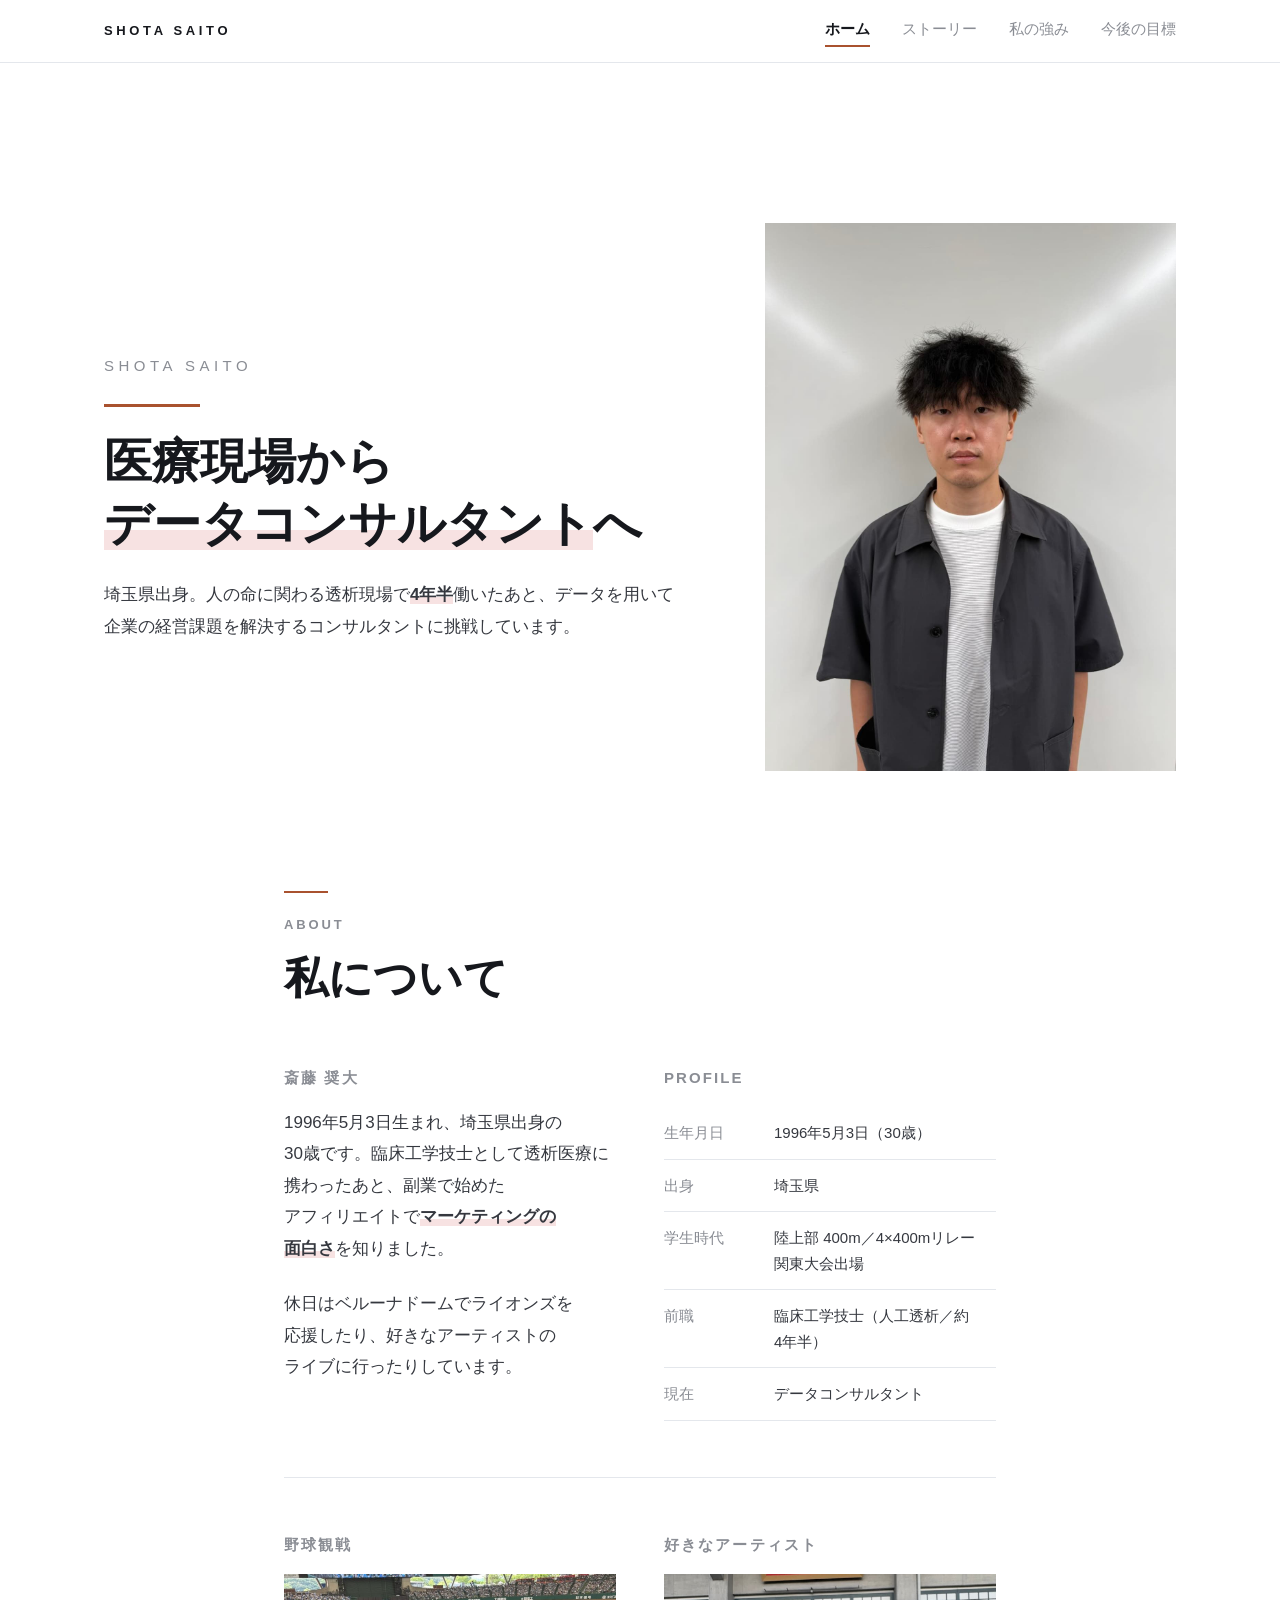
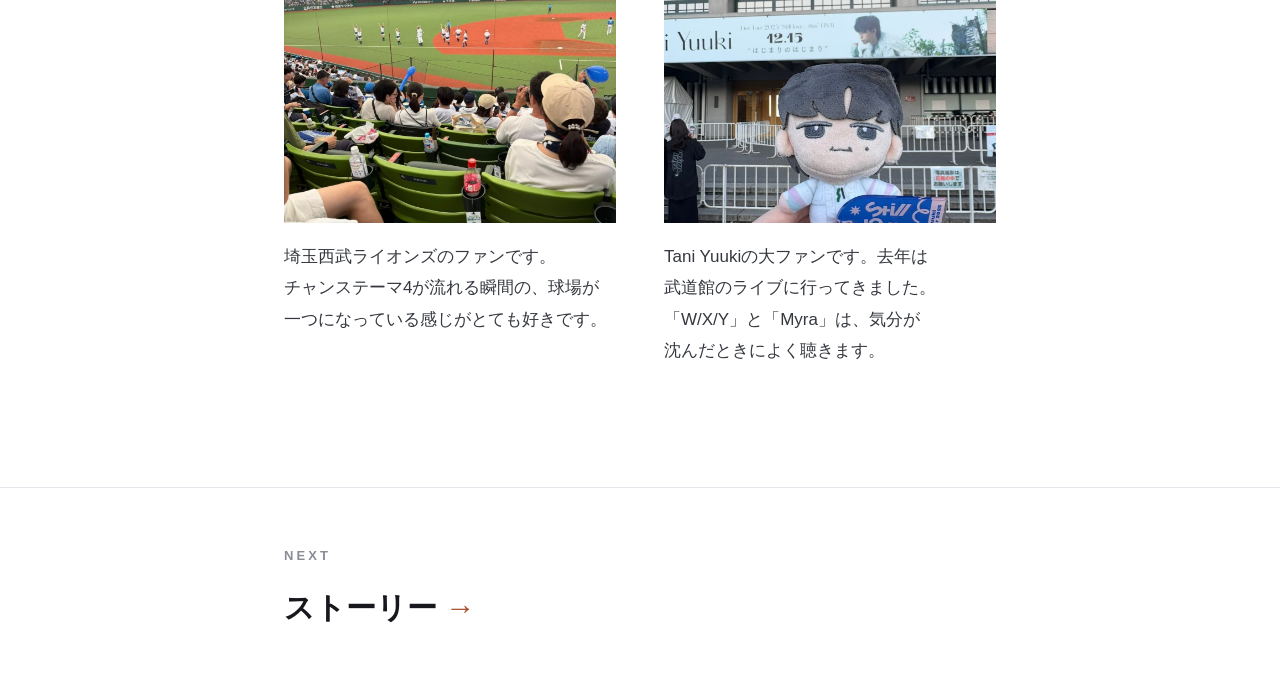
==== commit 3f21ec1f: "Add files via upload" ====
--- a/index.html
+++ b/index.html
@@ -6,11 +6,13 @@
   <title>斎藤奨大｜自己紹介</title>
   <meta name="description" content="医療現場からデータコンサルタントへ。斎藤奨大の自己紹介サイトです。">
   <link rel="stylesheet" href="css/style.css">
+
+  <!-- JSが動かない環境では、隠している要素を表示に戻す -->
+  <noscript><style>.fade { opacity: 1; }</style></noscript>
 </head>
 <body>
 
-
-<!-- ===== 全ページ共通のメニュー ===== -->
+<!-- 全ページ共通のメニュー -->
 <header class="site-nav">
   <div class="wrap">
     <a class="site-name" href="index.html">SHOTA SAITO</a>
@@ -24,22 +26,19 @@
 </header>
 
 
-<!-- ===== ホーム ===== -->
-<header class="hero" id="top">
-  <div class="wrap">
+<!-- ホーム -->
+<header class="hero">
+  <div class="wrap wrap-wide">
     <div class="hero-inner">
 
       <div class="hero-text">
         <p class="hero-name">SHOTA SAITO</p>
-        <div class="hero-line"></div>
-
-        <h1><span class="nb">医療現場から</span><span class="nb"><span class="mk">データコンサルタント</span>へ</span></h1>
-
-        <p><span class="nb">埼玉県出身</span> <span class="nb">人の命に関わる透析現場で<span class="mk">4年半</span>働いたあと</span> <span class="nb">データを用いて企業の経営課題を解決するコンサルタントに挑戦しています</span></p>
+        <h1>医療現場から<span class="mk">データコンサルタント</span>へ</h1>
+        <p>埼玉県出身。人の命に関わる透析現場で<span class="mk">4年半</span>働いたあと、データを用いて企業の経営課題を解決するコンサルタントに挑戦しています。</p>
       </div>
 
       <div class="hero-photo">
-        <img src="images/profile.jpg" alt="斎藤奨大" width="1200" height="1600">
+        <img src="images/profile.jpg" alt="斎藤奨大">
       </div>
 
     </div>
@@ -49,8 +48,7 @@
 
 <main>
 
-
-<!-- ===== 私について ===== -->
+<!-- 私について -->
 <section id="about">
   <div class="wrap">
 
@@ -59,58 +57,53 @@
       <span class="ja">私について</span>
     </h2>
 
-    <div class="about-grid">
+    <div class="ab-row fade">
 
-      <div class="ab-row">
-
-        <div class="fade">
-          <h3>斎藤 奨大</h3>
-          <p>1996年5月3日生まれ、埼玉県出身の30歳です。臨床工学技士として透析医療に携わったあと、副業で始めたアフィリエイトで<span class="mk">マーケティングの面白さ</span>を知りました。</p>
-          <p>休日はベルーナドームでライオンズを応援したり、好きなアーティストのライブに行ったりしています。</p>
-        </div>
-
-        <div class="fade">
-          <h3>PROFILE</h3>
-          <table>
-            <tr><th>生年月日</th><td>1996年5月3日（30歳）</td></tr>
-            <tr><th>出身</th><td>埼玉県</td></tr>
-            <tr><th>学生時代</th><td>陸上部 400m／4×400mリレー 関東大会出場</td></tr>
-            <tr><th>前職</th><td>臨床工学技士（人工透析／約4年半）</td></tr>
-            <tr><th>現在</th><td>データコンサルタント</td></tr>
-          </table>
-        </div>
-
+      <div>
+        <h3>斎藤 奨大</h3>
+        <p>1996年5月3日生まれ、埼玉県出身の30歳です。臨床工学技士として透析医療に携わったあと、副業で始めたアフィリエイトで<span class="mk">マーケティングの面白さ</span>を知りました。</p>
+        <p>休日はベルーナドームでライオンズを応援したり、好きなアーティストのライブに行ったりしています。</p>
       </div>
 
-      <div class="ab-row">
-
-        <div class="fade">
-          <h3>野球観戦</h3>
-          <img src="images/baseball.jpg" alt="ベルーナドームでの観戦" width="1200" height="1580">
-          <p>埼玉西武ライオンズのファンです。チャンステーマ4が流れる瞬間の、球場が一つになっている感じがとても好きです。</p>
-        </div>
-
-        <div class="fade">
-          <h3>好きなアーティスト</h3>
-          <img src="images/live.jpg" alt="日本武道館のライブ会場" width="1200" height="1585">
-          <p>Tani Yuukiの大ファンです。去年は武道館のライブに行ってきました。「W/X/Y」と「Myra」は、気分が沈んだときによく聴きます。</p>
-        </div>
-
+      <div>
+        <h3>PROFILE</h3>
+        <table>
+          <tr><th>生年月日</th><td>1996年5月3日（30歳）</td></tr>
+          <tr><th>出身</th><td>埼玉県</td></tr>
+          <tr><th>学生時代</th><td>陸上部 400m／4×400mリレー 関東大会出場</td></tr>
+          <tr><th>前職</th><td>臨床工学技士（人工透析／約4年半）</td></tr>
+          <tr><th>現在</th><td>データコンサルタント</td></tr>
+        </table>
       </div>
 
     </div>
+
+    <div class="ab-row fade">
+
+      <div>
+        <h3>野球観戦</h3>
+        <img src="images/baseball.jpg" alt="ベルーナドームでの観戦">
+        <p>埼玉西武ライオンズのファンです。チャンステーマ4が流れる瞬間の、球場が一つになっている感じがとても好きです。</p>
+      </div>
+
+      <div>
+        <h3>好きなアーティスト</h3>
+        <img src="images/live.jpg" alt="日本武道館のライブ会場">
+        <p>Tani Yuukiの大ファンです。去年は武道館のライブに行ってきました。「W/X/Y」と「Myra」は、気分が沈んだときによく聴きます。</p>
+      </div>
+
+    </div>
+
   </div>
 </section>
 
-
 </main>
-
 
 <footer>
   <div class="wrap">
-    <a class="next" href="story.html">
+    <a href="story.html">
       <span class="next-label">NEXT</span>
-      <span class="next-title">ストーリー<span class="next-arrow">→</span></span>
+      <span class="next-title">ストーリー</span>
     </a>
   </div>
 </footer>
--- a/css/style.css
+++ b/css/style.css
@@ -1,48 +1,65 @@
 /* ============================================================
-   斎藤奨大｜自己紹介サイト
-
-   [1]  決めたこと（色・文字サイズ）
-   [2]  リセット
-   [3]  文字と強調
-   [4]  幅と余白
-   [5]  共通メニュー
-   [6]  セクション見出し
-   [7]  ホーム
-   [8]  私について
-   [9]  400mトラック
-   [10] トラックの詳細モーダル
-   [11] 私の強み
-   [12] 今後の目標
-   [13] フッター
-   [14] 動き
-   [15] スマホ対応
+   斎藤奨大｜自己紹介サイト  ／  CSS = 見た目（色・サイズ・配置）
+
+   役割分担
+     HTML … 構造だけ。サイズは一切書かない
+     CSS  … 色・サイズ・配置・レスポンシブ
+     JS   … 動き（アニメーション）だけ
+
+   目次
+     [1] 決めた値（色・文字サイズ・幅・余白）
+     [2] リセット
+     [3] 文字
+     [4] 幅と余白
+     [5] メニュー
+     [6] 見出し
+     [7] ホーム
+     [8] 私について
+     [9] トラック
+     [10] モーダル
+     [11] 私の強み
+     [12] 今後の目標
+     [13] フッター
+     [14] スマホ対応（ここだけで切り替える）
    ============================================================ */
 
 
-/* ---------- [1] 決めたこと ---------- */
-/* 色と文字サイズはすべてここ。1行変えれば全ページに反映される */
+/* ---------- [1] 決めた値 ---------- */
+/* サイズはすべてこの変数で管理する。個別の数値は書かない */
 
 :root {
+
+  /* 色（5色だけ） */
   --ink:    #16181d;   /* 見出し */
   --body:   #35383f;   /* 本文 */
   --sub:    #8a8d94;   /* 補足 */
   --accent: #a9522f;   /* 線・強調 */
-  --tint:   #f7e2e2;   /* マーカーのピンク */
-  --track:  #c4703f;   /* トラックの色 */
+  --line:   #e4e7ec;   /* 罫線 */
+
+  /* 用途が決まっている色 */
+  --pink:   #f7e2e2;   /* マーカー */
+  --track:  #c4703f;   /* トラック */
   --vision: #35547d;   /* 今後の目標の背景 */
-  --line:   #e4e7ec;
   --white:  #ffffff;
 
-  /* clamp(最小, 画面幅に応じた値, 最大) */
-  --t-hero:    clamp(32px, 4.2vw, 48px);
-  --t-section: clamp(30px, 4.2vw, 50px);
-  --t-lead:    clamp(23px, 2.6vw, 33px);
-  --t-body:    clamp(16px, 1.15vw, 18px);
-  --t-small:   15px;
-  --t-label:   13px;
-
-  --gap-section: clamp(88px, 10vw, 150px);
-  --width: 760px;
+  /* 文字サイズ（7段階だけ。PC用。スマホは [14] で差し替える） */
+  --fs-hero:    48px;   /* ホームの大見出し */
+  --fs-section: 44px;   /* セクション見出し */
+  --fs-lead:    30px;   /* 強み・モーダルの見出し・大きな数字 */
+  --fs-sub:     20px;   /* 強みの一言 */
+  --fs-body:    17px;   /* 本文 */
+  --fs-small:   15px;   /* 補足 */
+  --fs-label:   13px;   /* 英語ラベル */
+
+  /* 幅（3種類だけ） */
+  --w-narrow: 620px;   /* 1カラムで読ませる幅 */
+  --w-text:   760px;   /* 本文を読む幅 */
+  --w-wide:   1120px;  /* ホーム・メニュー・トラック・強み・モーダル */
+
+  /* 余白（3種類だけ） */
+  --sp-section: 120px;  /* セクションの間 */
+  --sp-block:   56px;   /* 要素の間 */
+  --sp-text:    24px;   /* 文章の間 */
 
   --font: -apple-system, BlinkMacSystemFont, "Hiragino Kaku Gothic ProN",
           "Hiragino Sans", "Yu Gothic", YuGothic, Meiryo, sans-serif;
@@ -54,66 +71,62 @@
 * { margin: 0; padding: 0; box-sizing: border-box; }
 img { max-width: 100%; height: auto; display: block; }
 body { overflow-x: hidden; }
-html { scroll-behavior: smooth; }
-
-
-/* ---------- [3] 文字と強調 ---------- */
+
+
+/* ---------- [3] 文字 ---------- */
 
 body {
   font-family: var(--font);
-  font-size: var(--t-body);
+  font-size: var(--fs-body);
   line-height: 1.85;
   color: var(--body);
   background: var(--white);
+
+  /* 日本語を文節の区切りで折り返す。
+     これが無いと「ホー / ム」のように語の途中で切れる */
+  word-break: auto-phrase;
+
+  /* 句読点まわりの余分な空きを詰める */
   font-feature-settings: "palt";
   -webkit-font-smoothing: antialiased;
 }
 
-h1, h2, h3 {
-  line-height: 1.5;
-  letter-spacing: 0.02em;
-  font-size: inherit;
-  font-weight: inherit;
-}
-
-p { margin-bottom: 1.5em; }
+/* 見出しの大きさは、それぞれの場所で指定する */
+h1, h2, h3 { font-size: inherit; font-weight: inherit; line-height: 1.5; }
+
+p { margin-bottom: var(--sp-text); }
 p:last-child { margin-bottom: 0; }
 a { color: var(--accent); text-decoration: none; }
 
-/* ピンクのマーカー。1セクションに1〜2箇所まで */
+/* ピンクのマーカー */
 .mk {
-  background: linear-gradient(transparent 62%, var(--tint) 62%);
-  font-weight: 600;
-  padding: 0 2px;
-}
-
-/* 色の面の上での強調。マーカーが使えないので線で示す */
-.em {
-  font-weight: 600;
-  border-bottom: 2px solid var(--track);
-  padding-bottom: 2px;
-}
-
-/* 語の途中で改行させない */
-.nb { display: inline-block; }
+  background: linear-gradient(transparent 62%, var(--pink) 62%);
+  font-weight: 600;
+}
+
+/* 色の面の上での強調 */
+.em { font-weight: 600; border-bottom: 2px solid var(--track); }
 
 
 /* ---------- [4] 幅と余白 ---------- */
 
 .wrap {
   width: 100%;
-  max-width: var(--width);
+  max-width: var(--w-text);
   margin: 0 auto;
   padding: 0 24px;
 }
 
-main > section { padding-bottom: var(--gap-section); }
+/* ホーム・メニューなど、広く使う場所 */
+.wrap-wide { max-width: var(--w-wide); }
+
+main > section { padding-bottom: var(--sp-section); }
 
 /* 2ページ目以降の、メニュー直下の余白 */
-.page-top { padding-top: clamp(72px, 8vw, 130px); }
-
-
-/* ---------- [5] 共通メニュー ---------- */
+.page-top { padding-top: var(--sp-section); }
+
+
+/* ---------- [5] メニュー ---------- */
 
 .site-nav {
   position: sticky;
@@ -124,32 +137,31 @@
 }
 
 .site-nav .wrap {
-  max-width: 1120px;
+  max-width: var(--w-wide);
   height: 62px;
   display: flex;
   align-items: center;
   justify-content: space-between;
-  gap: 24px;
 }
 
 .site-name {
-  font-size: 12px;
+  font-size: var(--fs-label);
   letter-spacing: 0.28em;
   font-weight: 600;
   color: var(--ink);
 }
 
-.site-nav nav { display: flex; gap: clamp(16px, 2.4vw, 34px); }
+.site-nav nav { display: flex; gap: 32px; }
 
 .site-nav nav a {
-  font-size: 14px;
-  color: var(--sub);
-  transition: color 0.25s;
+  font-size: var(--fs-small);
+  color: var(--sub);
+  white-space: nowrap;
 }
 
 .site-nav nav a:hover { color: var(--ink); }
 
-/* いま開いているページだけ下線を引く */
+/* いま開いているページ */
 .site-nav nav a.is-current {
   color: var(--ink);
   font-weight: 600;
@@ -158,10 +170,9 @@
 }
 
 
-/* ---------- [6] セクション見出し ---------- */
-/* 日本語が主役。英語は小さく添えるだけ */
-
-.sec-head { display: block; margin-bottom: clamp(48px, 6vw, 88px); }
+/* ---------- [6] 見出し ---------- */
+
+.sec-head { display: block; margin-bottom: var(--sp-block); }
 
 .sec-head::before {
   content: "";
@@ -174,7 +185,7 @@
 
 .sec-head .en {
   display: block;
-  font-size: var(--t-label);
+  font-size: var(--fs-label);
   letter-spacing: 0.22em;
   font-weight: 600;
   color: var(--sub);
@@ -183,16 +194,13 @@
 
 .sec-head .ja {
   display: block;
-  font-size: var(--t-section);
-  font-weight: 600;
-  line-height: 1.35;
+  font-size: var(--fs-section);
+  font-weight: 600;
   color: var(--ink);
 }
 
 
 /* ---------- [7] ホーム ---------- */
-
-.hero .wrap { max-width: 1120px; }
 
 .hero {
   min-height: 92vh;
@@ -201,70 +209,73 @@
   padding: 120px 0 80px;
 }
 
-.hero-inner { display: flex; gap: clamp(40px, 6vw, 72px); align-items: center; }
+.hero-inner { display: flex; gap: 64px; align-items: center; }
 .hero-text { flex: 1.45; min-width: 0; }
 .hero-photo { flex: 1; min-width: 0; }
 
 .hero-name {
-  font-size: var(--t-small);
+  font-size: var(--fs-small);
   letter-spacing: 0.3em;
   color: var(--sub);
-  margin-bottom: 28px;
-}
-
-.hero-line {
+  margin-bottom: var(--sp-text);
+}
+
+.hero h1 {
+  font-size: var(--fs-hero);
+  font-weight: 600;
+  line-height: 1.3;
+  color: var(--ink);
+  margin-bottom: var(--sp-text);
+}
+
+/* ホームの一本線 */
+.hero h1::before {
+  content: "";
+  display: block;
   width: 96px;
   height: 3px;
   background: var(--accent);
-  margin-bottom: 26px;
-}
-
-.hero h1 {
-  font-size: var(--t-hero);
-  font-weight: 600;
-  line-height: 1.3;
-  color: var(--ink);
-  margin-bottom: 30px;
-}
+  margin-bottom: var(--sp-text);
+}
+
+/* サイズはCSSで指定する。HTMLには書かない */
+.hero-photo img { width: 100%; aspect-ratio: 3 / 4; object-fit: cover; }
 
 
 /* ---------- [8] 私について ---------- */
 
-.about-grid { display: grid; gap: clamp(52px, 6vw, 84px); }
-
-/* 「文章＋プロフィール」で1領域、「野球＋アーティスト」で1領域 */
 .ab-row {
   display: grid;
   grid-template-columns: 1fr 1fr;
-  gap: clamp(36px, 4vw, 56px);
+  gap: 48px;
   align-items: start;
 }
 
 .ab-row + .ab-row {
   border-top: 1px solid var(--line);
-  padding-top: clamp(48px, 5vw, 76px);
-}
-
-.about-grid h3 {
-  font-size: var(--t-small);
+  margin-top: var(--sp-block);
+  padding-top: var(--sp-block);
+}
+
+.ab-row h3 {
+  font-size: var(--fs-small);
   font-weight: 600;
   letter-spacing: 0.14em;
   color: var(--sub);
   margin-bottom: 18px;
 }
 
-/* 写真は縦横比をそろえて切り抜く */
-.about-grid img {
+.ab-row img {
   width: 100%;
   aspect-ratio: 4 / 3;
   object-fit: cover;
   margin-bottom: 18px;
 }
 
-.about-grid table { width: 100%; border-collapse: collapse; font-size: var(--t-small); }
-
-.about-grid th,
-.about-grid td {
+.ab-row table { width: 100%; border-collapse: collapse; font-size: var(--fs-small); }
+
+.ab-row th,
+.ab-row td {
   padding: 13px 0;
   border-bottom: 1px solid var(--line);
   text-align: left;
@@ -272,24 +283,25 @@
   line-height: 1.7;
 }
 
-.about-grid th { width: 104px; font-weight: 400; color: var(--sub); }
-
-
-/* ---------- [9] 400mトラック ---------- */
+.ab-row th { width: 110px; font-weight: 400; color: var(--sub); }
+
+
+/* ---------- [9] トラック ---------- */
 
 .tl {
   position: relative;
-  width: min(96vw, 1160px);
+  width: var(--w-wide);
+  max-width: 96vw;
   aspect-ratio: 660 / 340;
-  margin: 24px auto 0;
-}
-
-.tl-oval { display: block; width: 100%; height: 100%; }
+  margin: 0 auto;
+}
+
+.tl-oval { width: 100%; height: 100%; }
 .tl-oval .surface { fill: var(--track); }
 .tl-oval .infield { fill: var(--white); }
 .tl-oval .lane { fill: none; stroke: #f6efe9; stroke-width: 1.4; }
 
-/* 1周したあと、外へ延びていく道 */
+/* 1周したあと、未来へ延びていく道 */
 .tl-oval .exit {
   fill: none;
   stroke: var(--track);
@@ -298,7 +310,20 @@
   stroke-dasharray: 2 16;
 }
 
-/* STEPのボタン。印と文字をまとめてクリックできる */
+/* 進む向きに合わせて体を反転させる（下の直線と右カーブ） */
+.tl[data-step="03"] .oval-runner-body,
+.tl[data-step="04"] .oval-runner-body,
+.tl[data-step="05"] .oval-runner-body,
+.tl[data-step="06"] .oval-runner-body { scale: -1 1; }
+
+/* 人物が辿る線。レーンとまったく同じ形 */
+.oval-runner {
+  offset-path: path("M362 70 L158 70 A100 100 0 0 0 158 270 L362 270 A100 100 0 0 0 362 70");
+  offset-rotate: 0deg;
+  offset-distance: 0%;
+}
+
+/* STEPのボタン */
 .tl-btn {
   position: absolute;
   display: flex;
@@ -310,17 +335,13 @@
   border: none;
   cursor: pointer;
   color: var(--sub);
-  transition: color 0.2s, scale 0.2s;
 }
 
 .tl-btn:hover,
-.tl-btn:focus-visible { color: var(--ink); scale: 1.1; }
-.tl-btn:hover .tl-label,
-.tl-btn:focus-visible .tl-label { font-weight: 700; }
-.tl-btn:hover .tl-step,
-.tl-btn:focus-visible .tl-step { color: var(--track); }
-.tl-btn:hover .tl-dot,
-.tl-btn:focus-visible .tl-dot { background: var(--track); border-color: var(--track); }
+.tl-btn:focus-visible { color: var(--ink); }
+.tl-btn:hover .tl-label { font-weight: 700; }
+.tl-btn:hover .tl-step { color: var(--track); }
+.tl-btn:hover .tl-dot { background: var(--track); }
 .tl-btn.is-active { color: var(--ink); }
 
 .tl-dot {
@@ -329,62 +350,37 @@
   height: 12px;
   background: var(--white);
   border: 1px solid var(--track);
-  transition: background 0.25s;
 }
 
 .tl-btn.is-active .tl-dot { background: var(--track); }
 
 .tl-step {
   display: block;
-  font-size: 13px;
+  font-size: var(--fs-label);
   letter-spacing: 0.16em;
   font-weight: 600;
 }
 
 .tl-btn.is-active .tl-step { color: var(--track); }
-.tl-label { display: block; font-size: 16px; line-height: 1.45; white-space: nowrap; }
+
+.tl-label { display: block; font-size: var(--fs-small); line-height: 1.45; }
 .tl-btn.is-active .tl-label { font-weight: 600; }
+
+/* 6つの通過点の位置。
+   SVGの座標を、viewBox（660 × 340）で割った割合。
+   例：STEP01 は x=362 → 362 ÷ 660 = 54.85%
+                y=70  → 70  ÷ 340 = 20.59% */
+.tl-btn.p1 { left: 54.85%; top: 20.59%; flex-direction: column-reverse; translate: -50% -84%; }
+.tl-btn.p2 { left: 23.94%; top: 20.59%; flex-direction: column-reverse; translate: -50% -84%; }
+.tl-btn.p3 { left: 8.79%;  top: 50%;    flex-direction: row-reverse;    translate: -84% -50%; }
+.tl-btn.p4 { left: 23.94%; top: 79.41%; flex-direction: column;         translate: -50% -16%; }
+.tl-btn.p5 { left: 54.85%; top: 79.41%; flex-direction: column;         translate: -50% -16%; }
+.tl-btn.p6 { left: 92%;    top: 50%;    flex-direction: column;         translate: -50% -16%; }
+
 .tl-btn.p3 .tl-text { text-align: right; }
 
-/* 5つの通過点の位置。数値を変えると場所が動く */
-.tl-btn.p1 { left: 54.85%; top: 20.59%; flex-direction: column-reverse; translate: -50% calc(-100% + 16px); }
-.tl-btn.p2 { left: 23.94%; top: 20.59%; flex-direction: column-reverse; translate: -50% calc(-100% + 16px); }
-.tl-btn.p3 { left: 8.79%;  top: 50%;    flex-direction: row-reverse;    translate: calc(-100% + 16px) -50%; }
-.tl-btn.p4 { left: 23.94%; top: 79.41%; flex-direction: column;         translate: -50% -16px; }
-.tl-btn.p5 { left: 54.85%; top: 79.41%; flex-direction: column;         translate: -50% -16px; }
-
-/* レーンとまったく同じ曲線を辿って走る */
-.oval-runner {
-  offset-path: path("M362 70 L158 70 A100 100 0 0 0 158 270 L362 270 A100 100 0 0 0 362 70");
-  offset-rotate: 0deg;
-  offset-distance: 0%;
-  transition: offset-distance 1.2s cubic-bezier(0.45, 0, 0.2, 1);
-}
-
-.oval-runner-body { animation: bob 0.42s ease-in-out infinite alternate; }
-
-@keyframes bob {
-  from { transform: translateY(0); }
-  to   { transform: translateY(-3px); }
-}
-
-.tl[data-step="01"] .oval-runner { offset-distance: 0%; }
-.tl[data-step="02"] .oval-runner { offset-distance: 19.7%; }
-.tl[data-step="03"] .oval-runner { offset-distance: 34.8%; }
-.tl[data-step="04"] .oval-runner { offset-distance: 50%; }
-.tl[data-step="05"] .oval-runner { offset-distance: 69.7%; }
-
-/* 下の直線と右カーブは右へ進むので、そこだけ体を反転させる */
-.tl[data-step="03"] .oval-runner-body,
-.tl[data-step="04"] .oval-runner-body,
-.tl[data-step="05"] .oval-runner-body { scale: -1 1; }
-
-@supports not (offset-path: path("M0 0 L1 1")) {
-  .oval-runner { transform: translate(362px, 70px); }
-}
-
-
-/* ---------- [10] トラックの詳細モーダル ---------- */
+
+/* ---------- [10] モーダル ---------- */
 
 .modal {
   position: fixed;
@@ -402,27 +398,17 @@
   position: absolute;
   inset: 0;
   background: rgba(16, 18, 22, 0.66);
-  opacity: 0;
-  transition: opacity 0.3s ease;
 }
 
 .modal-box {
   position: relative;
-  width: 78%;
-  max-width: 900px;
+  width: 72%;
+  max-width: var(--w-wide);
   max-height: 88vh;
   overflow-y: auto;
   background: var(--white);
-  border-radius: 3px;
-  padding: clamp(36px, 4vw, 56px);
-  opacity: 0;
-  scale: 0.97;
-  transition: opacity 0.3s ease, scale 0.3s ease;
-}
-
-/* 開いたときだけ、フェードしながら少し大きくなる */
-.modal.is-open .modal-overlay { opacity: 1; }
-.modal.is-open .modal-box { opacity: 1; scale: 1; }
+  padding: 56px;
+}
 
 .modal-close {
   position: absolute;
@@ -431,54 +417,43 @@
   width: 40px;
   height: 40px;
   font-family: inherit;
-  font-size: 22px;
-  line-height: 1;
+  font-size: var(--fs-sub);   /* ×印の大きさ */
   color: var(--sub);
   background: none;
   border: none;
   cursor: pointer;
-  transition: color 0.2s;
 }
 
 .modal-close:hover { color: var(--track); }
 
 /* 左に文章、右に写真 */
-.ep {
-  display: grid;
-  grid-template-columns: 1fr 0.85fr;
-  gap: clamp(28px, 3.4vw, 48px);
-  align-items: start;
-}
-
+.ep { display: grid; grid-template-columns: 1fr 0.85fr; gap: 48px; align-items: start; }
 .ep[hidden] { display: none; }
-.ep.no-photo { grid-template-columns: 1fr; max-width: 620px; }
+.ep.no-photo { grid-template-columns: 1fr; max-width: var(--w-narrow); }
 
 .ep h2 {
-  font-size: var(--t-lead);
-  font-weight: 600;
-  line-height: 1.4;
+  font-size: var(--fs-lead);
+  font-weight: 600;
   color: var(--ink);
   margin-bottom: 20px;
 }
 
-.ep-body { margin-bottom: 26px; }
-
-/* 印象的な数字 */
+.ep-body { margin-bottom: var(--sp-text); }
+
 .ep-point {
-  font-size: clamp(19px, 2vw, 26px);
-  font-weight: 600;
-  line-height: 1.5;
+  font-size: var(--fs-lead);
+  font-weight: 600;
   color: var(--track);
   padding-left: 16px;
   border-left: 3px solid var(--track);
-  margin-bottom: 26px;
-}
-
-.ep-point .unit { font-size: 0.55em; font-weight: 500; }
+  margin-bottom: var(--sp-text);
+}
+
+.ep-point .unit { font-size: 0.55em; }
 
 .ep-point small {
   display: block;
-  font-size: 14px;
+  font-size: var(--fs-small);
   font-weight: 400;
   color: var(--sub);
   margin-top: 6px;
@@ -486,101 +461,89 @@
 
 .tag {
   display: inline-block;
-  font-size: 12px;
+  font-size: var(--fs-label);
   letter-spacing: 0.16em;
   font-weight: 600;
   color: var(--white);
   background: var(--ink);
   padding: 6px 14px;
-  border-radius: 2px;
-}
-
-.ep-photo img {
-  width: 100%;
-  aspect-ratio: 4 / 5;
-  object-fit: cover;
-  border-radius: 2px;
-}
+}
+
+.ep-photo img { width: 100%; aspect-ratio: 4 / 5; object-fit: cover; }
 
 
 /* ---------- [11] 私の強み ---------- */
-/* 写真がないぶん、色を塗った円で見せる */
 
 .st-grid {
-  position: relative;
-  left: 50%;
-  translate: -50%;
-  width: min(94vw, 1080px);
+  width: var(--w-wide);
+  max-width: 94vw;
+  margin: 0 auto;
   display: grid;
   grid-template-columns: repeat(3, 1fr);
-  gap: clamp(24px, 3vw, 48px);
+  gap: 56px;
 }
 
 .st { text-align: center; }
-.st-body { text-align: left; }
 
 .st-circle {
-  width: min(100%, 200px);
+  width: 200px;
   aspect-ratio: 1;
   border-radius: 50%;
   color: var(--white);
   display: flex;
   align-items: center;
   justify-content: center;
-  margin: 0 auto clamp(26px, 3vw, 36px);
-  font-size: clamp(21px, 2.2vw, 28px);
+  margin: 0 auto var(--sp-text);
+  font-size: var(--fs-lead);
   font-weight: 600;
   letter-spacing: 0.08em;
 }
 
-/* 3つとも違う色。明るさをそろえて「1セット」に見せる */
+/* 3つとも違う色 */
 .st-circle.c1 { background: #b85e36; }
 .st-circle.c2 { background: #3d6b58; }
 .st-circle.c3 { background: #35547d; }
 
 .st-quote {
-  font-size: clamp(16px, 1.35vw, 19px);
+  font-size: var(--fs-sub);
   font-weight: 600;
   line-height: 1.75;
   color: var(--ink);
   margin-bottom: 18px;
-}
-
-.st-body {
-  font-size: var(--t-small);
-  line-height: 2.05;
-  margin-bottom: 22px;
-}
+  min-height: 3.5em;   /* 3列の高さをそろえ、下の文章の開始位置を合わせる */
+}
+
+.st-body { text-align: left; font-size: var(--fs-small); line-height: 2; }
 
 .roots {
-  font-size: 12px;
+  font-size: var(--fs-label);
   letter-spacing: 0.14em;
   font-weight: 600;
   color: var(--sub);
+  white-space: nowrap;
 }
 
 
 /* ---------- [12] 今後の目標 ---------- */
-/* 画面いっぱいの青で締める。色を敷くのはここだけ */
 
 .vision {
   background: var(--vision);
   color: var(--white);
-  padding: clamp(96px, 11vw, 165px) 0;
-}
-
-main > section.vision { padding-bottom: clamp(96px, 11vw, 165px); }
+  padding: var(--sp-section) 0;
+}
+
+main > section.vision { padding-bottom: var(--sp-section); }
 
 .vision .sec-head::before { background: var(--track); }
 .vision .sec-head .en { color: rgba(255, 255, 255, 0.6); }
 .vision .sec-head .ja { color: var(--white); }
 
 .vision-statement {
-  font-size: clamp(28px, 4vw, 50px);
+  font-size: var(--fs-section);
   font-weight: 600;
   line-height: 1.5;
   color: var(--white);
-  margin-bottom: clamp(44px, 5vw, 68px);
+  margin-bottom: var(--sp-block);
 }
 
 .vision-statement::after {
@@ -589,129 +552,97 @@
   width: 72px;
   height: 3px;
   background: var(--track);
-  margin-top: clamp(28px, 3vw, 40px);
-}
-
-.vision-body { max-width: 620px; color: rgba(255, 255, 255, 0.88); }
-.vision-body p { margin-bottom: 1.7em; }
+  margin-top: var(--sp-text);
+}
+
+.vision-body { max-width: var(--w-narrow); color: rgba(255, 255, 255, 0.88); }
 
 
 /* ---------- [13] フッター ---------- */
 
 footer {
   border-top: 1px solid var(--line);
-  padding: clamp(44px, 5vw, 68px) 0 clamp(60px, 7vw, 92px);
-}
-
-.next { display: block; }
+  padding: var(--sp-block) 0;
+}
 
 .next-label {
   display: block;
-  font-size: 12px;
+  font-size: var(--fs-label);
   letter-spacing: 0.24em;
   font-weight: 600;
   color: var(--sub);
   margin-bottom: 12px;
 }
 
-.next-title {
-  display: flex;
-  align-items: center;
-  gap: 16px;
-  font-size: clamp(24px, 3vw, 38px);
-  font-weight: 600;
-  color: var(--ink);
-  transition: gap 0.3s;
-}
-
-.next:hover .next-title { gap: 28px; }
-.next-arrow { color: var(--accent); }
-
-.closing p { color: var(--body); }
+.next-title { display: block; font-size: var(--fs-lead); font-weight: 600; color: var(--ink); }
+
+/* 矢印はCSSで足す。HTMLには書かない */
+.next-title::after { content: " →"; color: var(--accent); }
 
 .foot-name {
-  margin-top: 26px;
-  font-size: 13px;
+  margin-top: var(--sp-text);
+  font-size: var(--fs-label);
   letter-spacing: 0.34em;
   color: var(--sub);
 }
 
-
-/* ---------- [14] 動き ---------- */
-/* JavaScriptは is-in を付けるだけ。動き自体はここ */
-
-.fade {
-  opacity: 0;
-  translate: 0 30px;
-  transition: opacity 1s ease, translate 1s ease;
-}
-
-.fade.is-in { opacity: 1; translate: 0 0; }
-
-/* 強みは少し時間差で出す */
-.st-grid > *:nth-child(2) { transition-delay: 0.12s; }
-.st-grid > *:nth-child(3) { transition-delay: 0.24s; }
-
-/* 動きが苦手な人の設定を尊重する */
-@media (prefers-reduced-motion: reduce) {
-  html { scroll-behavior: auto; }
-  .fade { opacity: 1; translate: 0 0; transition: none; }
-  .oval-runner { transition: none; }
-  .oval-runner-body { animation: none; }
-  .modal-overlay, .modal-box { transition: none; }
-}
-
-
-/* ---------- [15] スマホ対応 ---------- */
-
-@media (max-width: 900px) {
-
-  :root { --gap-section: 88px; }
-
-  .wrap { padding: 0 22px; }
-
+/* JSがアニメーションさせる要素。最初は隠しておく。
+   JSが動かない環境では、各ページの <noscript> で表示に戻す */
+.fade { opacity: 0; }
+
+
+/* ---------- [14] スマホ対応 ---------- */
+/* 820px以下になったら、[1] の数値だけを差し替える */
+
+/* 820px は、横並びを保てなくなる幅。ここを境に縦積みへ切り替える */
+@media (max-width: 820px) {
+
+  :root {
+    --fs-hero:    32px;
+    --fs-section: 30px;
+    --fs-lead:    23px;
+    --fs-sub:     18px;
+    --fs-body:    16px;
+    --fs-small:   14px;
+
+    --sp-section: 80px;
+    --sp-block:   40px;
+    --sp-text:    20px;
+  }
+
+  /* 横並びをすべて縦積みに戻す */
+  .hero-inner { flex-direction: column-reverse; align-items: stretch; gap: 32px; }
+  .ab-row     { grid-template-columns: 1fr; gap: 36px; }
+  .ep,
+  .ep.no-photo { grid-template-columns: 1fr; gap: 24px; }
+  .st-grid    { grid-template-columns: 1fr; gap: 48px; }
+
+  .hero { min-height: auto; padding: 56px 0; }
+  .hero-photo { max-width: 280px; }
+
+  /* メニューは名前とリンクを上下に分ける */
   .site-nav .wrap {
     height: auto;
     flex-direction: column;
-    align-items: center;
-    justify-content: center;
+    align-items: flex-start;
     gap: 8px;
-    padding: 12px 22px;
+    padding-top: 12px;
+    padding-bottom: 12px;
   }
-  .site-name { font-size: 11px; letter-spacing: 0.18em; white-space: nowrap; }
-  .site-nav nav {
-    width: 100%;
-    gap: 0;
-    justify-content: space-between;
-  }
-  .site-nav nav a { font-size: 12px; white-space: nowrap; }
-  .page-top { padding-top: 74px; }
-
-  .hero { min-height: auto; padding: 56px 0 64px; }
-  .hero-inner { flex-direction: column-reverse; align-items: stretch; gap: 34px; }
-  .hero-photo { max-width: 280px; }
-
-  .ab-row { grid-template-columns: 1fr; gap: 40px; }
-  .ab-row + .ab-row { padding-top: 44px; }
-
-  .tl { width: 100vw; }
+
+  .site-nav nav { width: 100%; justify-content: space-between; gap: 8px; }
+
+  .tl { max-width: 100vw; }
   .tl-step { display: none; }
-  .tl-label { font-size: 13px; }
   .tl-dot { width: 9px; height: 9px; }
-  .tl-btn { gap: 6px; padding: 7px; }
-  .oval-runner-body { width: 34px; height: 56px; x: -17; y: -54; }
 
   .modal { padding: 12px; }
   .modal-box { width: 94%; max-height: 90vh; padding: 44px 20px 28px; }
-  .modal-close { top: 6px; right: 6px; }
-  .ep, .ep.no-photo { grid-template-columns: 1fr; gap: 24px; }
   .ep-photo { order: -1; }
   .ep-photo img { aspect-ratio: 3 / 2; }
 
-  .st-grid { width: 100%; left: 0; translate: 0; grid-template-columns: 1fr; gap: 48px; }
   .st-circle { width: 170px; }
-  .st-grid > * { transition-delay: 0s; }
+  .st-quote { min-height: 0; }
 
   .vision-body { max-width: none; }
-  .vision-statement::after { width: 56px; }
-}
+}
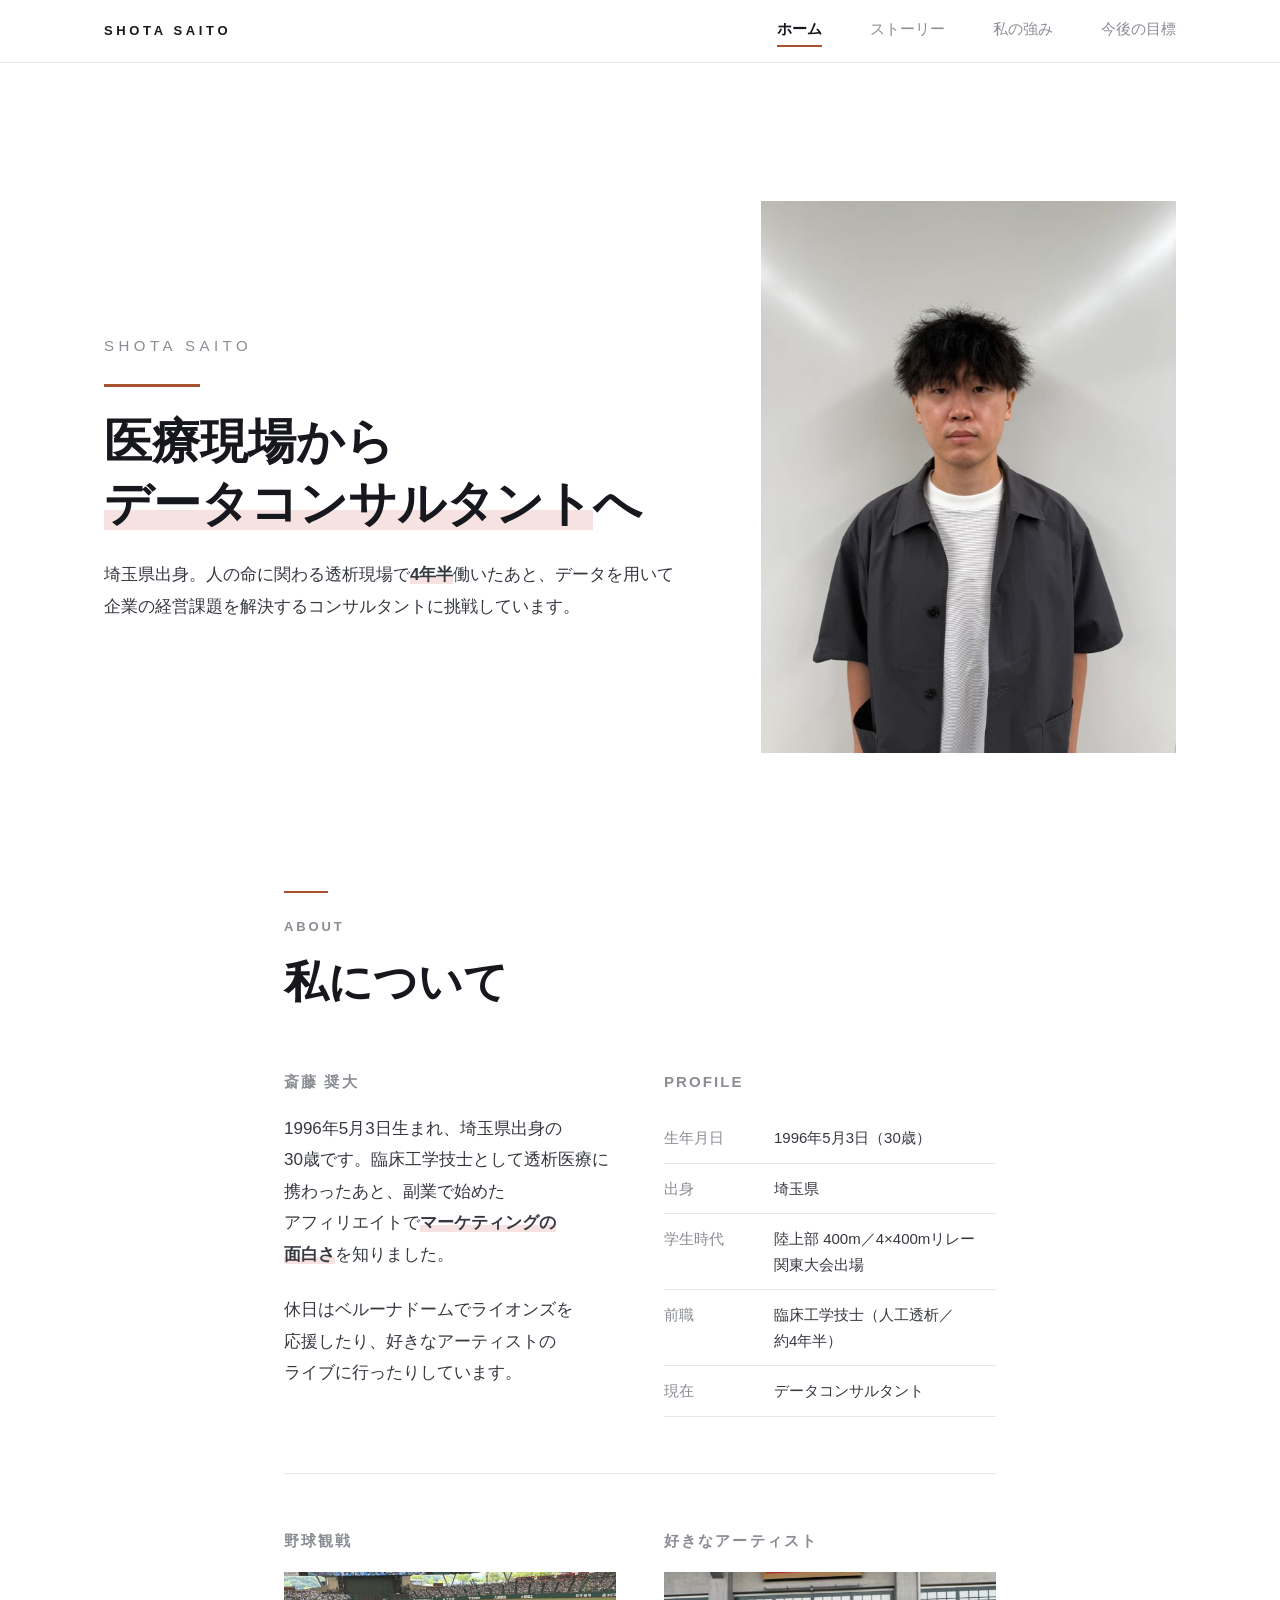
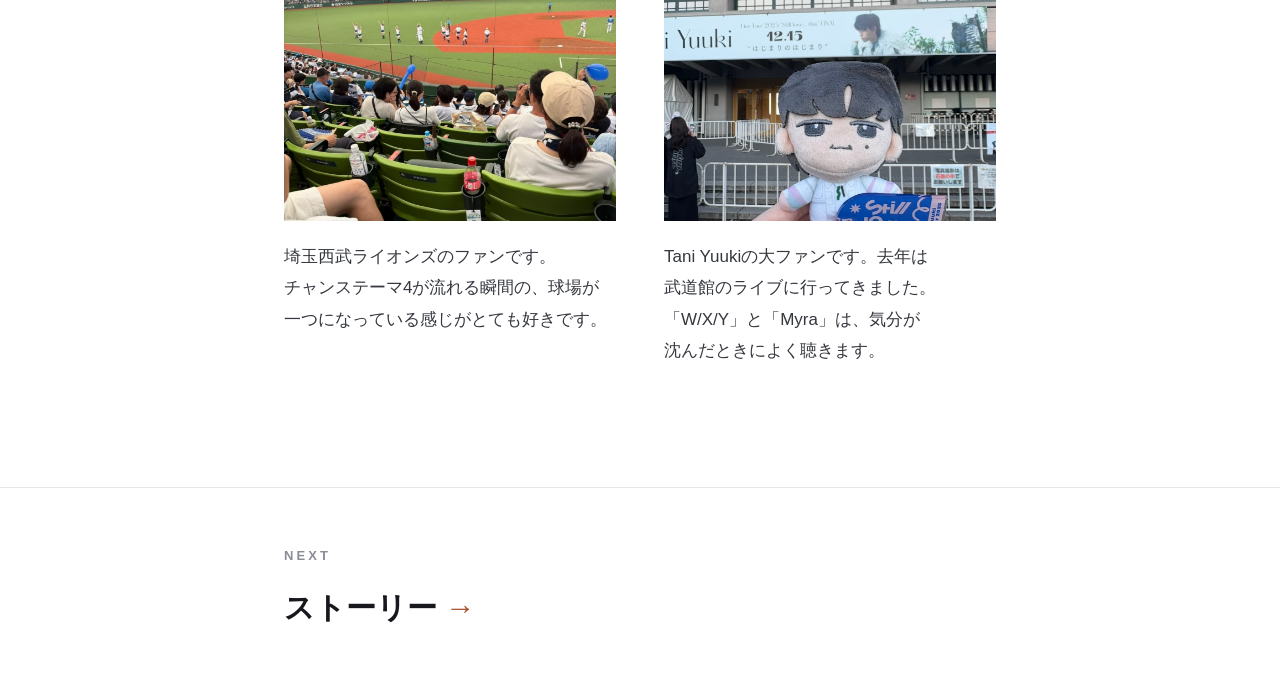
==== commit d154965c: "GTMタグを3ページに設置" ====
--- a/index.html
+++ b/index.html
@@ -1,6 +1,14 @@
 <!DOCTYPE html>
 <html lang="ja">
 <head>
+  <!-- Google Tag Manager -->
+<script>(function(w,d,s,l,i){w[l]=w[l]||[];w[l].push({'gtm.start':
+new Date().getTime(),event:'gtm.js'});var f=d.getElementsByTagName(s)[0],
+j=d.createElement(s),dl=l!='dataLayer'?'&l='+l:'';j.async=true;j.src=
+'https://www.googletagmanager.com/gtm.js?id='+i+dl;f.parentNode.insertBefore(j,f);
+})(window,document,'script','dataLayer','GTM-W7RBCF2B');</script>
+<!-- End Google Tag Manager -->
+
   <meta charset="UTF-8">
   <meta name="viewport" content="width=device-width, initial-scale=1.0">
   <title>斎藤奨大｜自己紹介</title>
@@ -11,7 +19,11 @@
   <noscript><style>.fade { opacity: 1; }</style></noscript>
 </head>
 <body>
-
+<!-- Google Tag Manager (noscript) -->
+<noscript><iframe src="https://www.googletagmanager.com/ns.html?id=GTM-W7RBCF2B"
+height="0" width="0" style="display:none;visibility:hidden"></iframe></noscript>
+<!-- End Google Tag Manager (noscript) -->
+ 
 <!-- 全ページ共通のメニュー -->
 <header class="site-nav">
   <div class="wrap">
--- a/css/style.css
+++ b/css/style.css
@@ -29,7 +29,7 @@
 
 :root {
 
-  /* 色（5色だけ） */
+  /* 基本の色（5色） */
   --ink:    #16181d;   /* 見出し */
   --body:   #35383f;   /* 本文 */
   --sub:    #8a8d94;   /* 補足 */
@@ -56,10 +56,14 @@
   --w-text:   760px;   /* 本文を読む幅 */
   --w-wide:   1120px;  /* ホーム・メニュー・トラック・強み・モーダル */
 
-  /* 余白（3種類だけ） */
-  --sp-section: 120px;  /* セクションの間 */
-  --sp-block:   56px;   /* 要素の間 */
-  --sp-text:    24px;   /* 文章の間 */
+  /* 余白（7段階だけ。小さい順。これ以外の余白は使わない） */
+  --sp-1:   6px;    /* すぐ隣に添える */
+  --sp-2:  12px;    /* 小見出しと中身 */
+  --sp-3:  20px;    /* 段落の中の区切り */
+  --sp-4:  24px;    /* 文章と文章 */
+  --sp-5:  48px;    /* 箱と箱 */
+  --sp-6:  56px;    /* 要素のまとまり */
+  --sp-7: 120px;    /* セクションとセクション */
 
   --font: -apple-system, BlinkMacSystemFont, "Hiragino Kaku Gothic ProN",
           "Hiragino Sans", "Yu Gothic", YuGothic, Meiryo, sans-serif;
@@ -70,12 +74,14 @@
 
 * { margin: 0; padding: 0; box-sizing: border-box; }
 img { max-width: 100%; height: auto; display: block; }
-body { overflow-x: hidden; }
 
 
 /* ---------- [3] 文字 ---------- */
 
 body {
+  /* 画面の外にはみ出したものを隠す */
+  overflow-x: hidden;
+
   font-family: var(--font);
   font-size: var(--fs-body);
   line-height: 1.85;
@@ -86,15 +92,19 @@
      これが無いと「ホー / ム」のように語の途中で切れる */
   word-break: auto-phrase;
 
+  /* 行の長さをそろえ、行末に1〜2文字だけ残るのを防ぐ */
+  text-wrap: pretty;
+
   /* 句読点まわりの余分な空きを詰める */
   font-feature-settings: "palt";
   -webkit-font-smoothing: antialiased;
 }
 
-/* 見出しの大きさは、それぞれの場所で指定する */
-h1, h2, h3 { font-size: inherit; font-weight: inherit; line-height: 1.5; }
-
-p { margin-bottom: var(--sp-text); }
+/* 見出しの大きさは、それぞれの場所で指定する。
+   text-wrap: balance で、2行になったとき上下の長さをそろえる */
+h1, h2, h3 { font-size: inherit; font-weight: inherit; line-height: 1.5; text-wrap: balance; }
+
+p { margin-bottom: var(--sp-4); }
 p:last-child { margin-bottom: 0; }
 a { color: var(--accent); text-decoration: none; }
 
@@ -114,16 +124,16 @@
   width: 100%;
   max-width: var(--w-text);
   margin: 0 auto;
-  padding: 0 24px;
+  padding: 0 var(--sp-4);
 }
 
 /* ホーム・メニューなど、広く使う場所 */
 .wrap-wide { max-width: var(--w-wide); }
 
-main > section { padding-bottom: var(--sp-section); }
+main > section { padding-bottom: var(--sp-7); }
 
 /* 2ページ目以降の、メニュー直下の余白 */
-.page-top { padding-top: var(--sp-section); }
+.page-top { padding-top: var(--sp-7); }
 
 
 /* ---------- [5] メニュー ---------- */
@@ -138,7 +148,7 @@
 
 .site-nav .wrap {
   max-width: var(--w-wide);
-  height: 62px;
+  height: 62px;          /* 文字13px＋上下の余白で決めた高さ */
   display: flex;
   align-items: center;
   justify-content: space-between;
@@ -151,7 +161,7 @@
   color: var(--ink);
 }
 
-.site-nav nav { display: flex; gap: 32px; }
+.site-nav nav { display: flex; gap: var(--sp-5); }
 
 .site-nav nav a {
   font-size: var(--fs-small);
@@ -166,21 +176,22 @@
   color: var(--ink);
   font-weight: 600;
   border-bottom: 2px solid var(--accent);
-  padding-bottom: 3px;
+  padding-bottom: 3px;   /* 下線と文字の距離 */
 }
 
 
 /* ---------- [6] 見出し ---------- */
 
-.sec-head { display: block; margin-bottom: var(--sp-block); }
-
+.sec-head { display: block; margin-bottom: var(--sp-6); }
+
+/* 見出しの上の線。線の長さで重要度を分けている（44 → 72 → 96px） */
 .sec-head::before {
   content: "";
   display: block;
   width: 44px;
   height: 2px;
   background: var(--accent);
-  margin-bottom: 22px;
+  margin-bottom: var(--sp-4);
 }
 
 .sec-head .en {
@@ -189,7 +200,7 @@
   letter-spacing: 0.22em;
   font-weight: 600;
   color: var(--sub);
-  margin-bottom: 10px;
+  margin-bottom: var(--sp-2);
 }
 
 .sec-head .ja {
@@ -206,10 +217,10 @@
   min-height: 92vh;
   display: flex;
   align-items: center;
-  padding: 120px 0 80px;
-}
-
-.hero-inner { display: flex; gap: 64px; align-items: center; }
+  padding: var(--sp-7) 0 var(--sp-7);
+}
+
+.hero-inner { display: flex; gap: var(--sp-6); align-items: center; }
 .hero-text { flex: 1.45; min-width: 0; }
 .hero-photo { flex: 1; min-width: 0; }
 
@@ -217,7 +228,7 @@
   font-size: var(--fs-small);
   letter-spacing: 0.3em;
   color: var(--sub);
-  margin-bottom: var(--sp-text);
+  margin-bottom: var(--sp-4);
 }
 
 .hero h1 {
@@ -225,17 +236,18 @@
   font-weight: 600;
   line-height: 1.3;
   color: var(--ink);
-  margin-bottom: var(--sp-text);
+  margin-bottom: var(--sp-4);
 }
 
 /* ホームの一本線 */
+/* ホームの線。サイトで最も長い＝最も重要 */
 .hero h1::before {
   content: "";
   display: block;
   width: 96px;
   height: 3px;
   background: var(--accent);
-  margin-bottom: var(--sp-text);
+  margin-bottom: var(--sp-4);
 }
 
 /* サイズはCSSで指定する。HTMLには書かない */
@@ -247,14 +259,14 @@
 .ab-row {
   display: grid;
   grid-template-columns: 1fr 1fr;
-  gap: 48px;
+  gap: var(--sp-5);
   align-items: start;
 }
 
 .ab-row + .ab-row {
   border-top: 1px solid var(--line);
-  margin-top: var(--sp-block);
-  padding-top: var(--sp-block);
+  margin-top: var(--sp-6);
+  padding-top: var(--sp-6);
 }
 
 .ab-row h3 {
@@ -262,28 +274,28 @@
   font-weight: 600;
   letter-spacing: 0.14em;
   color: var(--sub);
-  margin-bottom: 18px;
+  margin-bottom: var(--sp-3);
 }
 
 .ab-row img {
   width: 100%;
   aspect-ratio: 4 / 3;
   object-fit: cover;
-  margin-bottom: 18px;
+  margin-bottom: var(--sp-3);
 }
 
 .ab-row table { width: 100%; border-collapse: collapse; font-size: var(--fs-small); }
 
 .ab-row th,
 .ab-row td {
-  padding: 13px 0;
+  padding: var(--sp-2) 0;
   border-bottom: 1px solid var(--line);
   text-align: left;
   vertical-align: top;
   line-height: 1.7;
 }
 
-.ab-row th { width: 110px; font-weight: 400; color: var(--sub); }
+.ab-row th { width: 110px;   /* 「生年月日」が1行に収まる幅 */ font-weight: 400; color: var(--sub); }
 
 
 /* ---------- [9] トラック ---------- */
@@ -323,13 +335,20 @@
   offset-distance: 0%;
 }
 
-/* STEPのボタン */
+/* STEPのボタン。
+   ボタンの中心＝レーン上の点。文字だけを点から離して置くので、
+   人物が通っても文字と重ならない。
+   --gap-v … 上下方向に文字を離す距離
+   --gap-h … 左右方向に文字を離す距離                            */
+.tl {
+  --gap-v: 50px;
+  --gap-h: 26px;
+}
+
 .tl-btn {
   position: absolute;
-  display: flex;
-  align-items: center;
-  gap: 8px;
-  padding: 9px;
+  translate: -50% -50%;
+  padding: 0;
   font-family: inherit;
   background: none;
   border: none;
@@ -344,8 +363,10 @@
 .tl-btn:hover .tl-dot { background: var(--track); }
 .tl-btn.is-active { color: var(--ink); }
 
+/* 点。必ずレーンの上に残る */
+/* 通過点の四角。トラックの上で見える最小の大きさ */
 .tl-dot {
-  flex: 0 0 auto;
+  display: block;
   width: 12px;
   height: 12px;
   background: var(--white);
@@ -354,6 +375,9 @@
 
 .tl-btn.is-active .tl-dot { background: var(--track); }
 
+/* 文字。点から離した位置に置く */
+.tl-text { position: absolute; white-space: nowrap; }
+
 .tl-step {
   display: block;
   font-size: var(--fs-label);
@@ -369,15 +393,23 @@
 /* 6つの通過点の位置。
    SVGの座標を、viewBox（660 × 340）で割った割合。
    例：STEP01 は x=362 → 362 ÷ 660 = 54.85%
-                y=70  → 70  ÷ 340 = 20.59% */
-.tl-btn.p1 { left: 54.85%; top: 20.59%; flex-direction: column-reverse; translate: -50% -84%; }
-.tl-btn.p2 { left: 23.94%; top: 20.59%; flex-direction: column-reverse; translate: -50% -84%; }
-.tl-btn.p3 { left: 8.79%;  top: 50%;    flex-direction: row-reverse;    translate: -84% -50%; }
-.tl-btn.p4 { left: 23.94%; top: 79.41%; flex-direction: column;         translate: -50% -16%; }
-.tl-btn.p5 { left: 54.85%; top: 79.41%; flex-direction: column;         translate: -50% -16%; }
-.tl-btn.p6 { left: 92%;    top: 50%;    flex-direction: column;         translate: -50% -16%; }
-
-.tl-btn.p3 .tl-text { text-align: right; }
+                y=70  → 70  ÷ 340 = 20.59%            */
+.tl-btn.p1 { left: 54.85%; top: 20.59%; }
+.tl-btn.p2 { left: 23.94%; top: 20.59%; }
+.tl-btn.p3 { left: 8.79%;  top: 50%; }
+.tl-btn.p4 { left: 23.94%; top: 79.41%; }
+.tl-btn.p5 { left: 54.85%; top: 79.41%; }
+.tl-btn.p6 { left: 92%;    top: 50%; }
+
+/* 文字を、点のどちら側に置くか */
+.tl-btn.p1 .tl-text,
+.tl-btn.p2 .tl-text { bottom: var(--gap-v); left: 50%; translate: -50% 0; text-align: center; }
+
+.tl-btn.p4 .tl-text,
+.tl-btn.p5 .tl-text,
+.tl-btn.p6 .tl-text { top: var(--gap-v); left: 50%; translate: -50% 0; text-align: center; }
+
+.tl-btn.p3 .tl-text { right: var(--gap-h); top: 50%; translate: 0 -50%; text-align: right; }
 
 
 /* ---------- [10] モーダル ---------- */
@@ -389,7 +421,7 @@
   display: flex;
   align-items: center;
   justify-content: center;
-  padding: 24px;
+  padding: var(--sp-4);
 }
 
 .modal[hidden] { display: none; }
@@ -402,14 +434,15 @@
 
 .modal-box {
   position: relative;
-  width: 72%;
+  width: 72%;              /* 画面の72%。左右に背景を見せて奥行きを出す */
   max-width: var(--w-wide);
   max-height: 88vh;
   overflow-y: auto;
   background: var(--white);
-  padding: 56px;
-}
-
+  padding: var(--sp-6);
+}
+
+/* ×ボタン。40px は指で押せる最小の大きさ */
 .modal-close {
   position: absolute;
   top: 14px;
@@ -427,7 +460,7 @@
 .modal-close:hover { color: var(--track); }
 
 /* 左に文章、右に写真 */
-.ep { display: grid; grid-template-columns: 1fr 0.85fr; gap: 48px; align-items: start; }
+.ep { display: grid; grid-template-columns: 1fr 0.85fr; gap: var(--sp-5); align-items: start; }
 .ep[hidden] { display: none; }
 .ep.no-photo { grid-template-columns: 1fr; max-width: var(--w-narrow); }
 
@@ -435,18 +468,18 @@
   font-size: var(--fs-lead);
   font-weight: 600;
   color: var(--ink);
-  margin-bottom: 20px;
-}
-
-.ep-body { margin-bottom: var(--sp-text); }
+  margin-bottom: var(--sp-3);
+}
+
+.ep-body { margin-bottom: var(--sp-4); }
 
 .ep-point {
   font-size: var(--fs-lead);
   font-weight: 600;
   color: var(--track);
-  padding-left: 16px;
+  padding-left: var(--sp-2);
   border-left: 3px solid var(--track);
-  margin-bottom: var(--sp-text);
+  margin-bottom: var(--sp-4);
 }
 
 .ep-point .unit { font-size: 0.55em; }
@@ -456,7 +489,7 @@
   font-size: var(--fs-small);
   font-weight: 400;
   color: var(--sub);
-  margin-top: 6px;
+  margin-top: var(--sp-1);
 }
 
 .tag {
@@ -466,7 +499,7 @@
   font-weight: 600;
   color: var(--white);
   background: var(--ink);
-  padding: 6px 14px;
+  padding: var(--sp-1) var(--sp-2);
 }
 
 .ep-photo img { width: 100%; aspect-ratio: 4 / 5; object-fit: cover; }
@@ -480,11 +513,12 @@
   margin: 0 auto;
   display: grid;
   grid-template-columns: repeat(3, 1fr);
-  gap: 56px;
+  gap: var(--sp-6);
 }
 
 .st { text-align: center; }
 
+/* 強みの円。3列に並べたとき収まる大きさ */
 .st-circle {
   width: 200px;
   aspect-ratio: 1;
@@ -493,7 +527,7 @@
   display: flex;
   align-items: center;
   justify-content: center;
-  margin: 0 auto var(--sp-text);
+  margin: 0 auto var(--sp-4);
   font-size: var(--fs-lead);
   font-weight: 600;
   letter-spacing: 0.08em;
@@ -505,12 +539,12 @@
 .st-circle.c3 { background: #35547d; }
 
 .st-quote {
+  text-wrap: balance;   /* 2行になったとき、上下の行の長さをそろえる */
   font-size: var(--fs-sub);
   font-weight: 600;
   line-height: 1.75;
   color: var(--ink);
-  margin-bottom: 18px;
-  min-height: 3.5em;   /* 3列の高さをそろえ、下の文章の開始位置を合わせる */
+  margin-bottom: var(--sp-3);
 }
 
 .st-body { text-align: left; font-size: var(--fs-small); line-height: 2; }
@@ -529,30 +563,32 @@
 .vision {
   background: var(--vision);
   color: var(--white);
-  padding: var(--sp-section) 0;
-}
-
-main > section.vision { padding-bottom: var(--sp-section); }
+  padding: var(--sp-7) 0;
+}
+
+main > section.vision { padding-bottom: var(--sp-7); }
 
 .vision .sec-head::before { background: var(--track); }
 .vision .sec-head .en { color: rgba(255, 255, 255, 0.6); }
 .vision .sec-head .ja { color: var(--white); }
 
 .vision-statement {
+  text-wrap: balance;
   font-size: var(--fs-section);
   font-weight: 600;
   line-height: 1.5;
   color: var(--white);
-  margin-bottom: var(--sp-block);
-}
-
+  margin-bottom: var(--sp-6);
+}
+
+/* 宣言文の下の線。見出しの線より長く、ホームより短い */
 .vision-statement::after {
   content: "";
   display: block;
   width: 72px;
   height: 3px;
   background: var(--track);
-  margin-top: var(--sp-text);
+  margin-top: var(--sp-4);
 }
 
 .vision-body { max-width: var(--w-narrow); color: rgba(255, 255, 255, 0.88); }
@@ -562,7 +598,7 @@
 
 footer {
   border-top: 1px solid var(--line);
-  padding: var(--sp-block) 0;
+  padding: var(--sp-6) 0;
 }
 
 .next-label {
@@ -571,7 +607,7 @@
   letter-spacing: 0.24em;
   font-weight: 600;
   color: var(--sub);
-  margin-bottom: 12px;
+  margin-bottom: var(--sp-2);
 }
 
 .next-title { display: block; font-size: var(--fs-lead); font-weight: 600; color: var(--ink); }
@@ -580,7 +616,7 @@
 .next-title::after { content: " →"; color: var(--accent); }
 
 .foot-name {
-  margin-top: var(--sp-text);
+  margin-top: var(--sp-4);
   font-size: var(--fs-label);
   letter-spacing: 0.34em;
   color: var(--sub);
@@ -605,19 +641,19 @@
     --fs-body:    16px;
     --fs-small:   14px;
 
-    --sp-section: 80px;
-    --sp-block:   40px;
-    --sp-text:    20px;
+    --sp-5: 36px;
+    --sp-6: 40px;
+    --sp-7: 80px;
   }
 
   /* 横並びをすべて縦積みに戻す */
-  .hero-inner { flex-direction: column-reverse; align-items: stretch; gap: 32px; }
+  .hero-inner { flex-direction: column-reverse; align-items: stretch; gap: var(--sp-5); }
   .ab-row     { grid-template-columns: 1fr; gap: 36px; }
   .ep,
-  .ep.no-photo { grid-template-columns: 1fr; gap: 24px; }
+  .ep.no-photo { grid-template-columns: 1fr; gap: var(--sp-4); }
   .st-grid    { grid-template-columns: 1fr; gap: 48px; }
 
-  .hero { min-height: auto; padding: 56px 0; }
+  .hero { min-height: auto; padding: var(--sp-7) 0; }
   .hero-photo { max-width: 280px; }
 
   /* メニューは名前とリンクを上下に分ける */
@@ -626,23 +662,22 @@
     flex-direction: column;
     align-items: flex-start;
     gap: 8px;
-    padding-top: 12px;
-    padding-bottom: 12px;
+    padding-top: var(--sp-2);
+    padding-bottom: var(--sp-2);
   }
 
   .site-nav nav { width: 100%; justify-content: space-between; gap: 8px; }
 
-  .tl { max-width: 100vw; }
+  .tl { max-width: 100vw; --gap-v: 18px; --gap-h: 13px; }
   .tl-step { display: none; }
   .tl-dot { width: 9px; height: 9px; }
 
-  .modal { padding: 12px; }
-  .modal-box { width: 94%; max-height: 90vh; padding: 44px 20px 28px; }
+  .modal { padding: var(--sp-2); }
+  .modal-box { width: 94%; max-height: 90vh; padding: var(--sp-6) var(--sp-3) var(--sp-4); }
   .ep-photo { order: -1; }
   .ep-photo img { aspect-ratio: 3 / 2; }
 
   .st-circle { width: 170px; }
-  .st-quote { min-height: 0; }
 
   .vision-body { max-width: none; }
 }
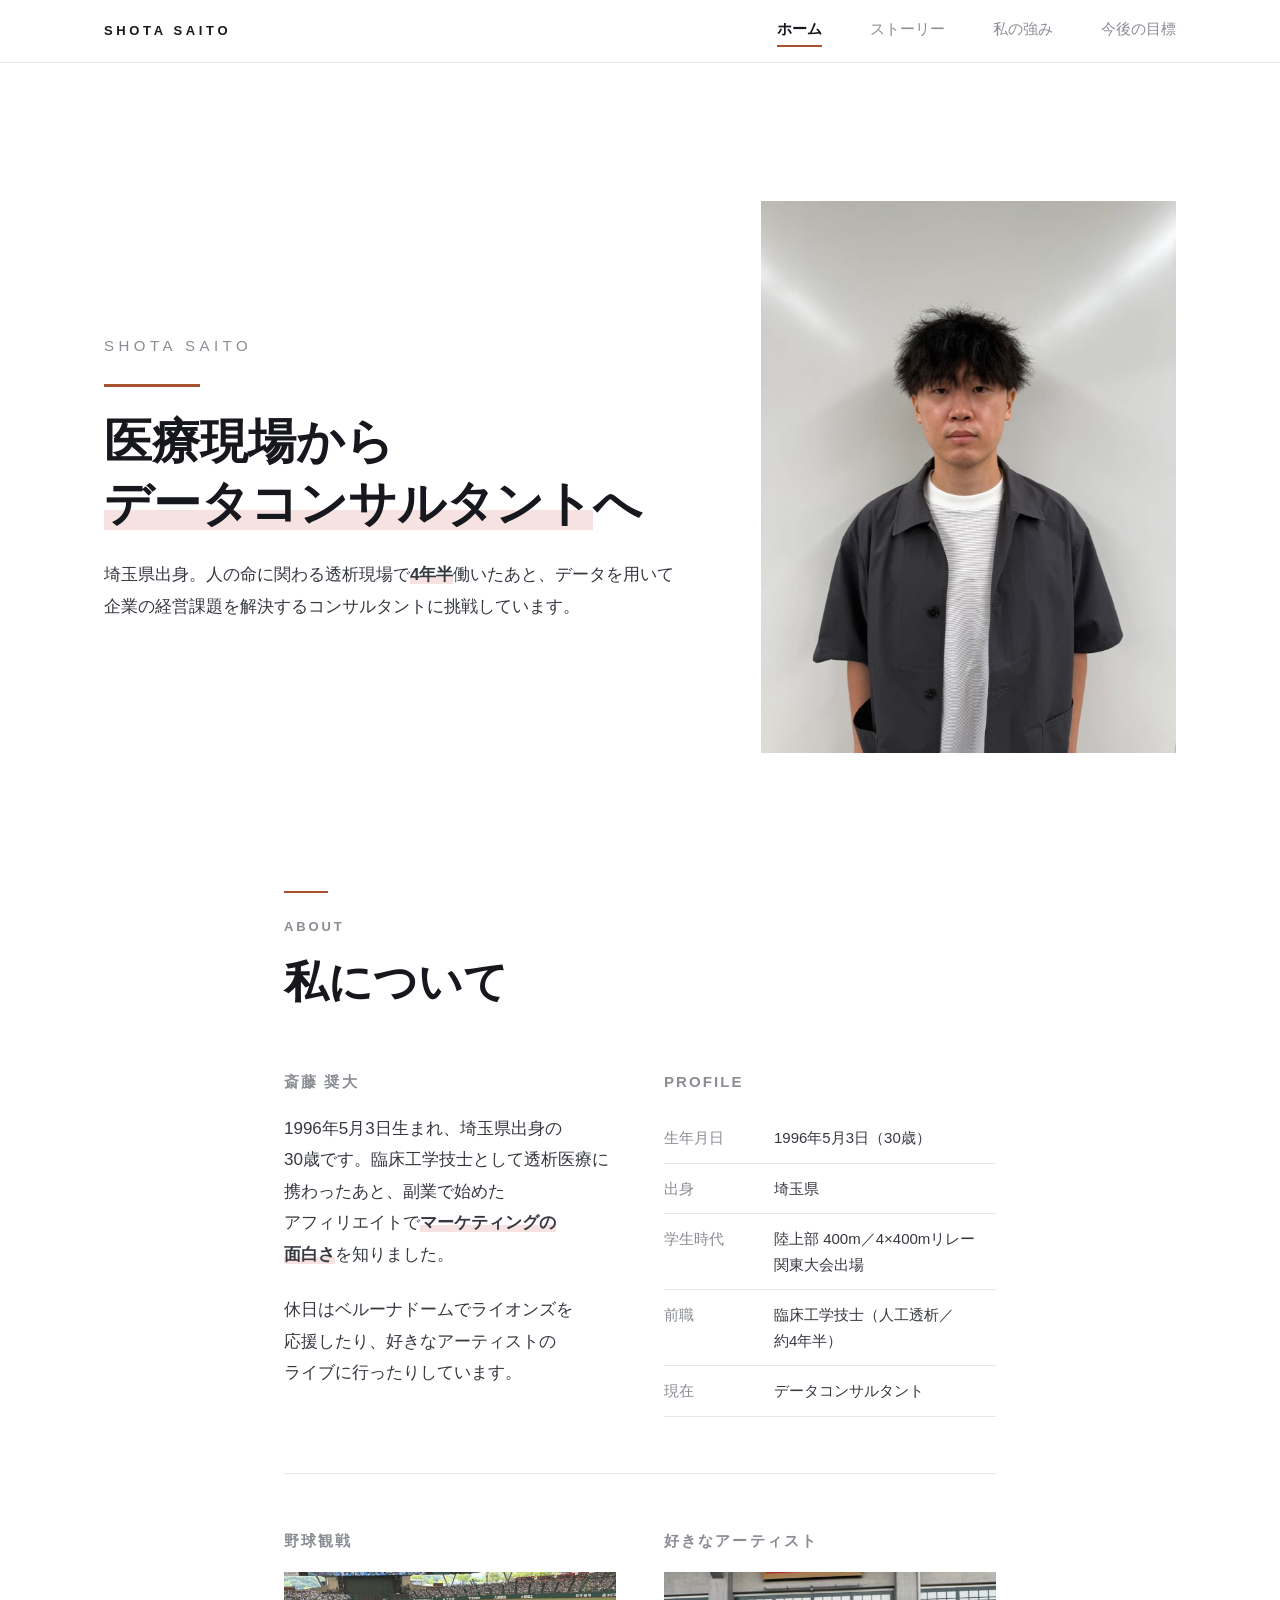
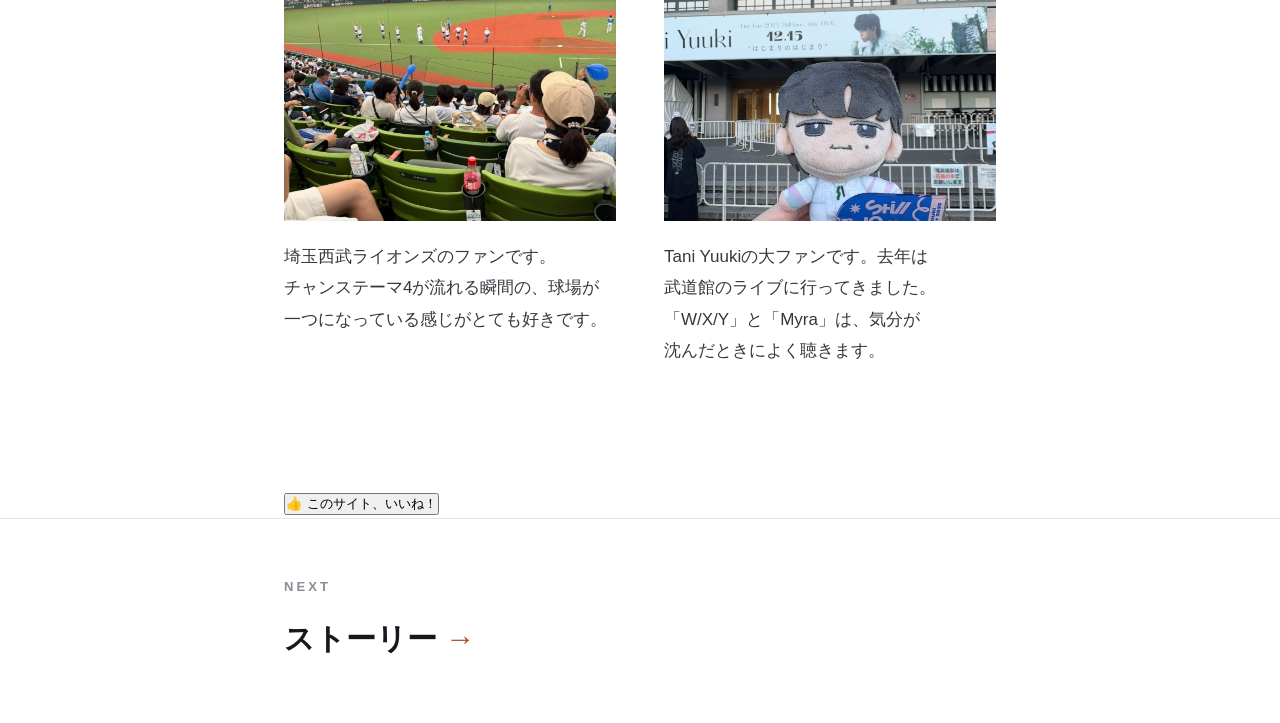
==== commit 27e7fc4b: "いいねボタンとdataLayer計測を追加" ====
--- a/index.html
+++ b/index.html
@@ -111,6 +111,18 @@
 
 </main>
 
+<!-- ユーザーリアクション -->
+<section class="reaction-section">
+  <div class="wrap">
+    <button
+      type="button"
+      id="like-button"
+      class="reaction-button">
+      👍 このサイト、いいね！
+    </button>
+  </div>
+</section>
+
 <footer>
   <div class="wrap">
     <a href="story.html">
